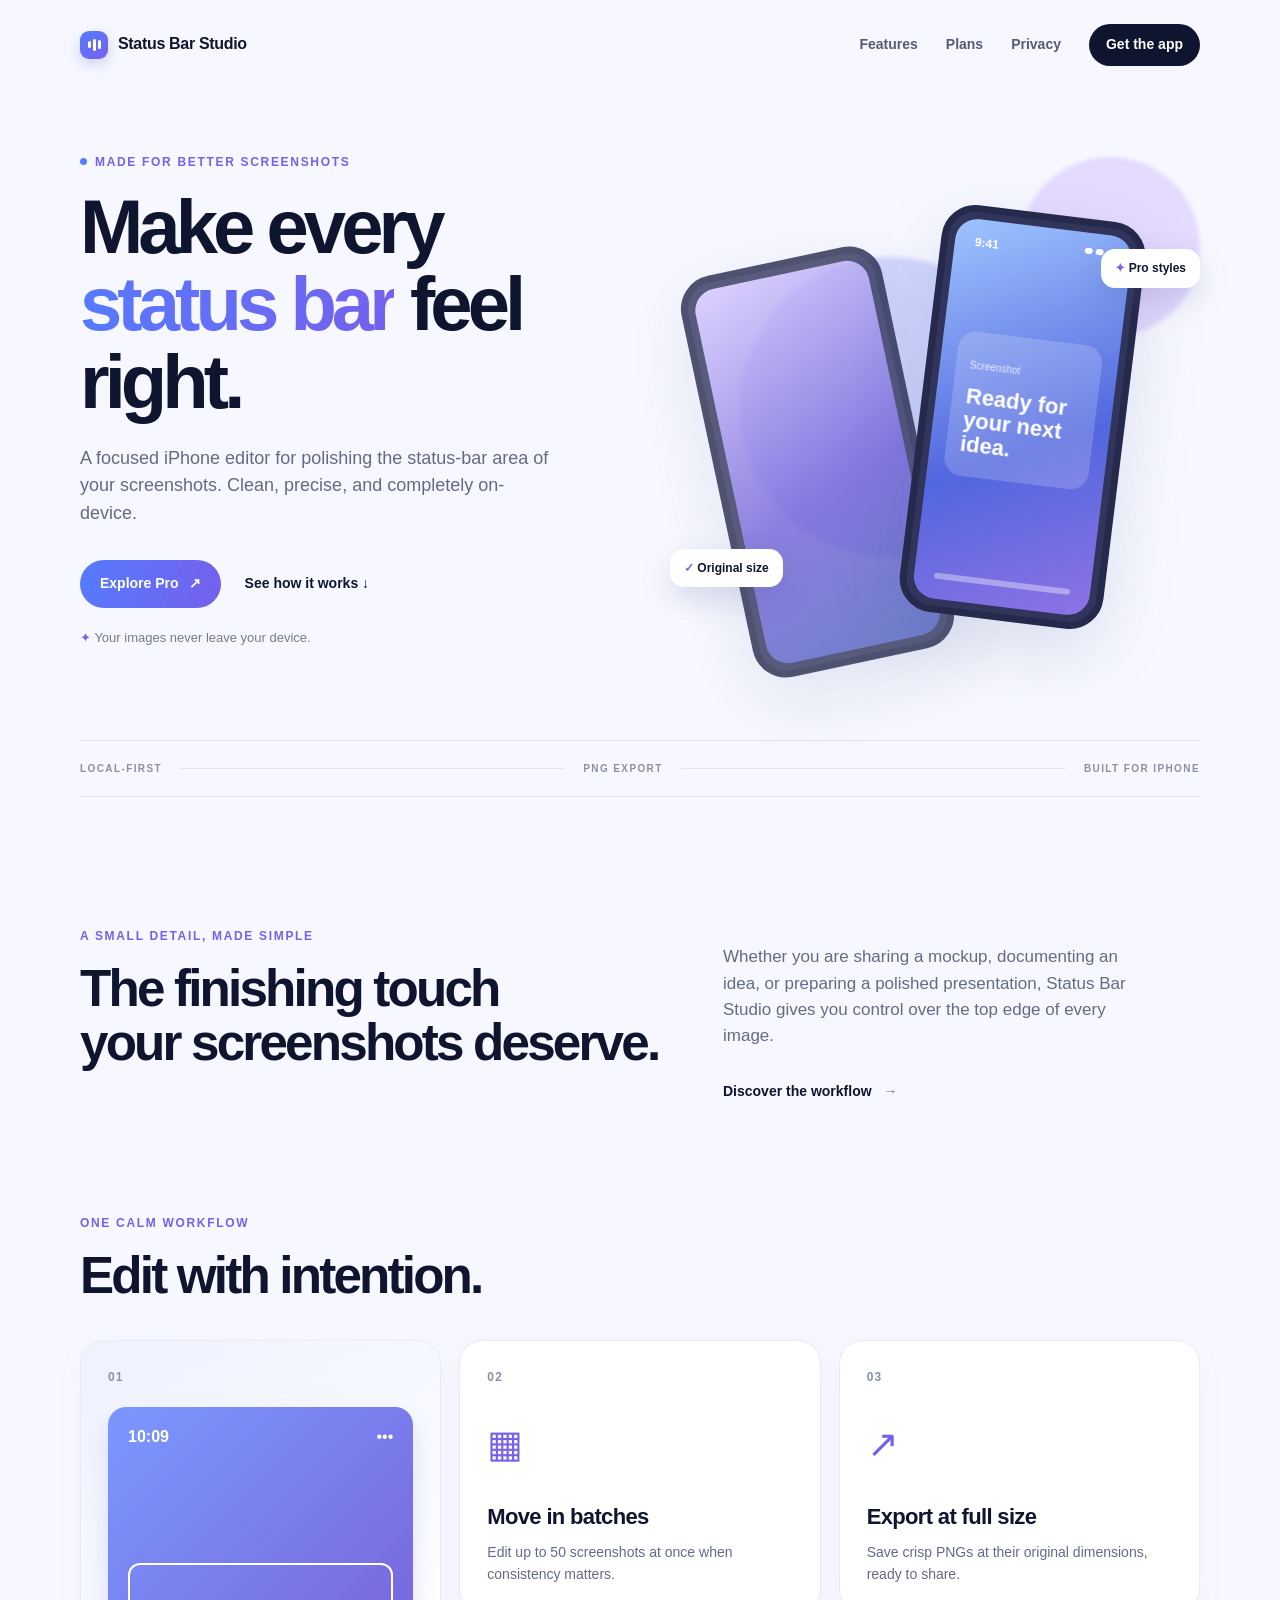
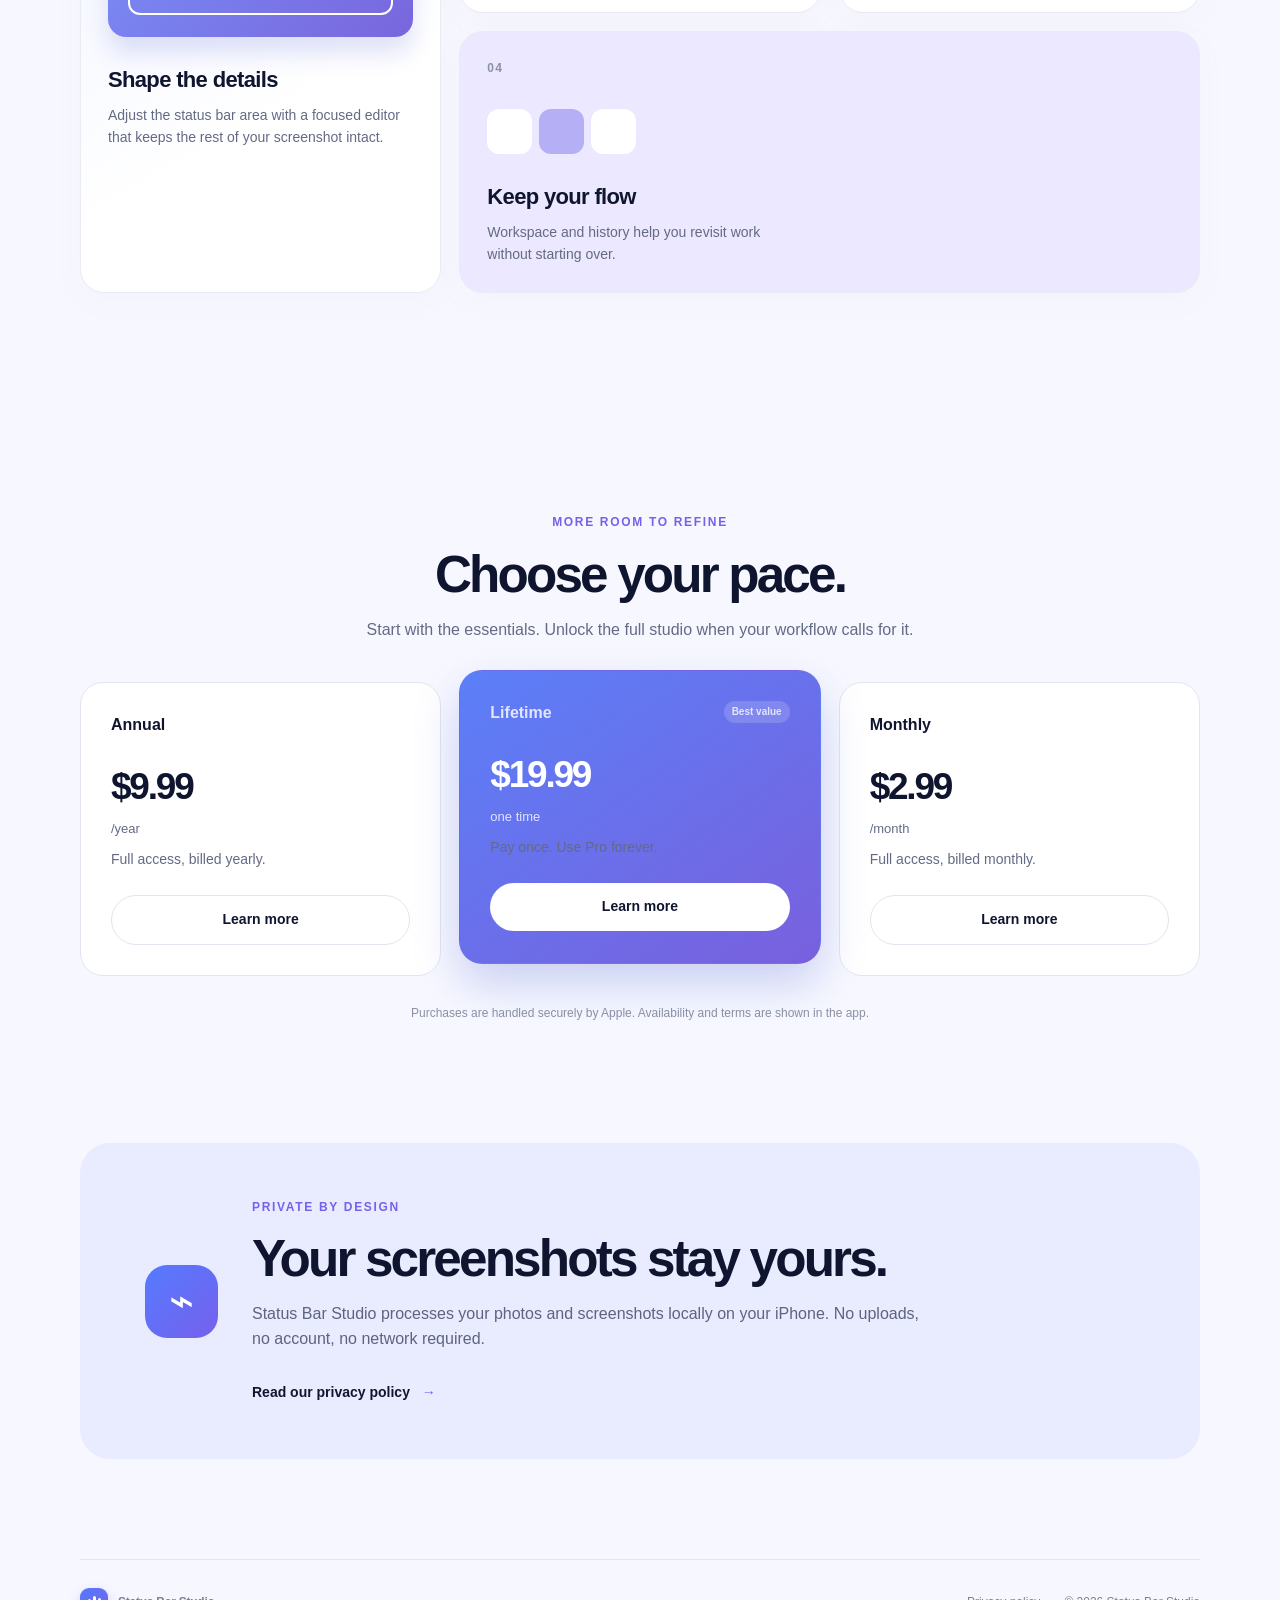
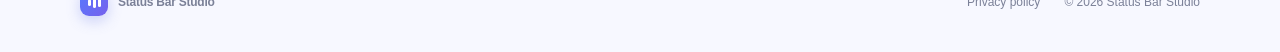
==== index.html @ 8bffb2fb "feat: add Status Bar Studio marketing site" ====
<!doctype html>
<html lang="en">
  <head>
    <meta charset="utf-8">
    <meta name="viewport" content="width=device-width, initial-scale=1">
    <meta name="description" content="Status Bar Studio is the private, on-device way to refine iPhone screenshots with a polished status bar.">
    <meta name="theme-color" content="#f7f8ff">
    <title>Status Bar Studio — Refine every screenshot</title>
    <link rel="stylesheet" href="styles.css">
    <script defer src="script.js"></script>
  </head>
  <body>
    <header class="site-header">
      <a class="brand" href="./" aria-label="Status Bar Studio home">
        <span class="brand-mark" aria-hidden="true"><span></span><span></span><span></span></span>
        <span>Status Bar Studio</span>
      </a>
      <button class="menu-toggle" type="button" aria-expanded="false" aria-controls="site-nav">Menu</button>
      <nav id="site-nav" class="site-nav" aria-label="Main navigation">
        <a href="#features">Features</a>
        <a href="#plans">Plans</a>
        <a href="#privacy">Privacy</a>
        <a class="nav-cta" href="#plans">Get the app</a>
      </nav>
    </header>

    <main>
      <section class="hero section-shell" aria-labelledby="hero-title">
        <div class="hero-copy">
          <p class="eyebrow"><span class="eyebrow-dot"></span>Made for better screenshots</p>
          <h1 id="hero-title">Make every<br><em>status bar</em> feel right.</h1>
          <p class="hero-lede">A focused iPhone editor for polishing the status-bar area of your screenshots. Clean, precise, and completely on-device.</p>
          <div class="hero-actions">
            <a class="button button-primary" href="#plans">Explore Pro <span aria-hidden="true">↗</span></a>
            <a class="text-link" href="#workflow">See how it works <span aria-hidden="true">↓</span></a>
          </div>
          <p class="hero-note"><span aria-hidden="true">✦</span> Your images never leave your device.</p>
        </div>
        <div class="hero-art" aria-label="A stylized preview of a screenshot with a refined status bar" role="img">
          <div class="glow glow-one"></div><div class="glow glow-two"></div>
          <div class="phone phone-back"><div class="phone-screen screen-purple"></div></div>
          <div class="phone phone-front">
            <div class="phone-screen screen-blue">
              <div class="status-time">9:41</div><div class="status-icons"><i></i><i></i><i></i></div>
              <div class="preview-card"><span>Screenshot</span><strong>Ready for<br>your next idea.</strong></div>
              <div class="preview-bottom"></div>
            </div>
          </div>
          <div class="floating-chip chip-top">✦ <span>Pro styles</span></div>
          <div class="floating-chip chip-bottom">✓ <span>Original size</span></div>
        </div>
      </section>

      <section class="trust-strip section-shell" aria-label="Product highlights">
        <span>LOCAL-FIRST</span><span class="strip-line"></span><span>PNG EXPORT</span><span class="strip-line"></span><span>BUILT FOR IPHONE</span>
      </section>

      <section id="features" class="intro section-shell" aria-labelledby="intro-title">
        <div><p class="eyebrow">A small detail, made simple</p><h2 id="intro-title">The finishing touch<br>your screenshots deserve.</h2></div>
        <div class="intro-copy"><p>Whether you are sharing a mockup, documenting an idea, or preparing a polished presentation, Status Bar Studio gives you control over the top edge of every image.</p><a class="arrow-link" href="#workflow">Discover the workflow <span aria-hidden="true">→</span></a></div>
      </section>

      <section id="workflow" class="feature-section section-shell" aria-labelledby="workflow-title">
        <div class="section-heading"><p class="eyebrow">One calm workflow</p><h2 id="workflow-title">Edit with intention.</h2></div>
        <div class="feature-grid">
          <article class="feature-card feature-card-large"><div class="card-number">01</div><div class="mini-editor"><span class="mini-time">10:09</span><span class="mini-wifi">•••</span><div class="edit-handle"></div></div><h3>Shape the details</h3><p>Adjust the status bar area with a focused editor that keeps the rest of your screenshot intact.</p></article>
          <article class="feature-card"><div class="card-number">02</div><div class="card-icon">▦</div><h3>Move in batches</h3><p>Edit up to 50 screenshots at once when consistency matters.</p></article>
          <article class="feature-card"><div class="card-number">03</div><div class="card-icon">↗</div><h3>Export at full size</h3><p>Save crisp PNGs at their original dimensions, ready to share.</p></article>
          <article class="feature-card feature-card-wide"><div class="card-number">04</div><div class="history-dots"><span></span><span></span><span></span></div><h3>Keep your flow</h3><p>Workspace and history help you revisit work without starting over.</p></article>
        </div>
      </section>

      <section id="plans" class="plans-section section-shell" aria-labelledby="plans-title">
        <div class="section-heading centered"><p class="eyebrow">More room to refine</p><h2 id="plans-title">Choose your pace.</h2><p>Start with the essentials. Unlock the full studio when your workflow calls for it.</p></div>
        <div class="plan-grid">
          <article class="plan-card"><p class="plan-label">Annual</p><h3>$9.99<span>/year</span></h3><p>Full access, billed yearly.</p><a class="button button-light" href="#privacy">Learn more</a></article>
          <article class="plan-card plan-card-featured"><p class="plan-label">Lifetime <span class="popular">Best value</span></p><h3>$19.99<span>one time</span></h3><p>Pay once. Use Pro forever.</p><a class="button button-white" href="#privacy">Learn more</a></article>
          <article class="plan-card"><p class="plan-label">Monthly</p><h3>$2.99<span>/month</span></h3><p>Full access, billed monthly.</p><a class="button button-light" href="#privacy">Learn more</a></article>
        </div>
        <p class="pricing-note">Purchases are handled securely by Apple. Availability and terms are shown in the app.</p>
      </section>

      <section id="privacy" class="privacy-callout section-shell" aria-labelledby="privacy-title"><div class="privacy-symbol" aria-hidden="true">⌁</div><div><p class="eyebrow">Private by design</p><h2 id="privacy-title">Your screenshots stay yours.</h2><p>Status Bar Studio processes your photos and screenshots locally on your iPhone. No uploads, no account, no network required.</p><a class="arrow-link" href="privacy/">Read our privacy policy <span aria-hidden="true">→</span></a></div></section>
    </main>

    <footer class="site-footer section-shell"><a class="brand" href="./"><span class="brand-mark" aria-hidden="true"><span></span><span></span><span></span></span><span>Status Bar Studio</span></a><div class="footer-links"><a href="privacy/">Privacy policy</a><span>© <span id="year">2026</span> Status Bar Studio</span></div></footer>
  </body>
</html>
---- styles.css ----
:root{--ink:#10152f;--muted:#646a84;--line:#e2e5f0;--blue:#557bff;--purple:#7660ec;--soft:#f7f8ff;--white:#fff;--shadow:0 24px 70px rgba(63,72,142,.15)}*{box-sizing:border-box}html{scroll-behavior:smooth}body{margin:0;color:var(--ink);background:var(--soft);font-family:-apple-system,BlinkMacSystemFont,"Segoe UI",sans-serif;line-height:1.55}a{color:inherit;text-decoration:none}a:focus-visible,button:focus-visible{outline:3px solid #1c8fff;outline-offset:4px}.section-shell,.site-header{width:min(1120px,calc(100% - 40px));margin-inline:auto}.site-header{display:flex;align-items:center;justify-content:space-between;padding:24px 0}.brand{display:inline-flex;align-items:center;gap:10px;font-weight:750;letter-spacing:-.02em}.brand-mark{width:28px;height:28px;border-radius:9px;background:linear-gradient(135deg,var(--blue),var(--purple));display:inline-flex;align-items:center;justify-content:center;gap:2px;box-shadow:0 5px 14px #6877e64d}.brand-mark span{width:3px;border-radius:3px;background:#fff}.brand-mark span:nth-child(1){height:7px}.brand-mark span:nth-child(2){height:12px}.brand-mark span:nth-child(3){height:9px}.site-nav{display:flex;gap:28px;align-items:center;font-size:14px;font-weight:600;color:#555b76}.site-nav a:hover,.footer-links a:hover,.text-link:hover,.arrow-link:hover{color:var(--purple)}.nav-cta{color:var(--white)!important;background:var(--ink);border-radius:999px;padding:10px 17px}.menu-toggle{display:none;border:0;background:none;color:var(--ink);font:inherit;font-weight:650}.hero{min-height:650px;display:grid;grid-template-columns:1fr 1fr;align-items:center;gap:40px;padding-top:40px;padding-bottom:55px}.eyebrow{margin:0 0 16px;color:var(--purple);font-size:12px;letter-spacing:.14em;font-weight:800;text-transform:uppercase}.eyebrow-dot{display:inline-block;width:7px;height:7px;border-radius:50%;background:var(--blue);margin-right:8px;vertical-align:1px}.hero h1{font-size:clamp(48px,6vw,76px);line-height:1.02;letter-spacing:-.065em;margin:0 0 24px}.hero h1 em{font-style:normal;background:linear-gradient(110deg,var(--blue),var(--purple));background-clip:text;-webkit-background-clip:text;color:transparent}.hero-lede{max-width:475px;color:var(--muted);font-size:18px}.hero-actions{display:flex;align-items:center;gap:24px;margin:32px 0 20px}.button{display:inline-flex;align-items:center;justify-content:center;gap:10px;border-radius:999px;padding:13px 20px;font-weight:750;font-size:14px;transition:transform .2s,box-shadow .2s}.button:hover{transform:translateY(-2px);box-shadow:0 10px 24px #4c60bb33}.button-primary{color:#fff;background:linear-gradient(110deg,var(--blue),var(--purple))}.text-link,.arrow-link{font-weight:750;font-size:14px}.hero-note{font-size:13px;color:#747a91}.hero-note span{color:var(--purple)}.hero-art{height:500px;position:relative}.glow{position:absolute;border-radius:50%;filter:blur(2px)}.glow-one{width:300px;height:300px;background:#b7c4ff99;top:100px;left:80px}.glow-two{width:180px;height:180px;background:#d9c7ff99;right:0;top:0}.phone{position:absolute;width:205px;height:410px;border:7px solid #25294c;border-radius:34px;padding:7px;background:#31355b;box-shadow:var(--shadow)}.phone-front{right:75px;top:55px;transform:rotate(7deg);z-index:2}.phone-back{left:55px;top:100px;transform:rotate(-12deg);opacity:.8}.phone-screen{height:100%;border-radius:22px;position:relative;overflow:hidden;padding:18px 14px;color:#fff}.screen-blue{background:linear-gradient(155deg,#9fc4ff,#5267de 58%,#8e72e5)}.screen-purple{background:linear-gradient(155deg,#d6c8ff,#7061d7 58%,#4d62bd)}.status-time{font-size:12px;font-weight:700;position:absolute;top:14px;left:20px}.status-icons{position:absolute;top:15px;right:17px;display:flex;gap:3px}.status-icons i{display:block;width:8px;height:6px;border-radius:3px;background:#fff}.preview-card{position:absolute;top:112px;left:16px;right:16px;padding:20px 14px;border-radius:18px;background:#ffffff2e;backdrop-filter:blur(6px)}.preview-card span{font-size:10px;opacity:.8}.preview-card strong{display:block;margin-top:8px;font-size:22px;line-height:1.1}.preview-bottom{position:absolute;bottom:20px;left:20px;right:20px;height:6px;background:#ffffff5e;border-radius:6px}.floating-chip{position:absolute;z-index:3;background:#fff;padding:10px 14px;border-radius:14px;box-shadow:0 12px 30px #4853932e;font-size:12px;font-weight:750;color:var(--ink)}.floating-chip:first-letter{color:var(--purple)}.chip-top{right:0;top:92px}.chip-bottom{left:10px;bottom:70px}.trust-strip{border-top:1px solid var(--line);border-bottom:1px solid var(--line);padding:20px 0;display:flex;align-items:center;gap:18px;color:#8a8fa3;font-size:10px;letter-spacing:.14em;font-weight:800}.strip-line{height:1px;background:var(--line);flex:1}.intro{display:grid;grid-template-columns:1.1fr .9fr;gap:60px;padding-top:130px;padding-bottom:110px}.intro h2,.section-heading h2,.privacy-callout h2{font-size:clamp(34px,4vw,52px);letter-spacing:-.055em;line-height:1.05;margin:0}.intro-copy{align-self:end;color:var(--muted);font-size:17px;max-width:410px}.arrow-link{display:inline-block;color:var(--ink);margin-top:14px}.arrow-link span{color:var(--purple);margin-left:8px}.feature-section{padding-bottom:125px}.section-heading{margin-bottom:38px}.feature-grid{display:grid;grid-template-columns:repeat(3,1fr);gap:18px}.feature-card{background:var(--white);border:1px solid #eaebf3;border-radius:24px;padding:27px;min-height:250px;box-shadow:0 8px 30px #6a71a00b}.feature-card-large{grid-row:span 2;min-height:518px;background:linear-gradient(150deg,#eef2ff,#fff 65%)}.feature-card-wide{grid-column:span 2;min-height:250px;background:#ebe8ff}.card-number{color:#8b91a6;font-size:12px;font-weight:800;letter-spacing:.1em}.feature-card h3{font-size:22px;letter-spacing:-.03em;margin:26px 0 8px}.feature-card p{color:var(--muted);font-size:14px;margin:0;max-width:300px}.mini-editor{height:230px;margin-top:20px;border-radius:18px;background:linear-gradient(135deg,#7a98ff,#7966dc);position:relative;color:#fff;box-shadow:0 16px 25px #5d6fd633}.mini-time{position:absolute;top:18px;left:20px;font-weight:750}.mini-wifi{position:absolute;right:20px;top:18px}.edit-handle{position:absolute;bottom:22px;left:20px;right:20px;height:52px;border:2px solid #fff;border-radius:12px}.card-icon{font-size:38px;color:var(--purple);margin-top:28px}.history-dots{display:flex;gap:7px;margin-top:31px}.history-dots span{display:block;width:45px;height:45px;border-radius:12px;background:#fff}.history-dots span:nth-child(2){background:#b5aff5}.plans-section{padding:95px 0 120px}.centered{text-align:center}.centered>p:last-child{color:var(--muted);margin:16px auto 40px}.plan-grid{display:grid;grid-template-columns:repeat(3,1fr);gap:18px}.plan-card{background:#fff;border:1px solid var(--line);border-radius:23px;padding:30px}.plan-card-featured{color:#fff;background:linear-gradient(145deg,#5b7ff8,#7960dd);border-color:transparent;transform:translateY(-12px);box-shadow:0 20px 45px #6475d44d}.plan-label{font-weight:800;margin:0 0 20px}.popular{float:right;background:#ffffff29;border-radius:99px;padding:3px 8px;font-size:10px}.plan-card h3{font-size:37px;letter-spacing:-.06em;margin:0}.plan-card h3 span{display:block;color:var(--muted);font-size:13px;letter-spacing:0;font-weight:500;margin-top:3px}.plan-card-featured h3 span,.plan-card-featured p{color:#e3e5ff}.plan-card>p:not(.plan-label){color:var(--muted);font-size:14px;margin:10px 0 25px}.button-light{border:1px solid var(--line);width:100%}.button-white{background:#fff;color:var(--ink);width:100%}.pricing-note{text-align:center;color:#8b90a4;font-size:12px;margin:28px 0 0}.privacy-callout{display:flex;align-items:center;gap:34px;padding:55px 65px;margin-bottom:100px;background:#e9ecff;border-radius:30px}.privacy-symbol{display:grid;place-items:center;width:73px;height:73px;border-radius:22px;color:#fff;background:linear-gradient(135deg,var(--blue),var(--purple));font-size:42px}.privacy-callout p:not(.eyebrow){color:#5d6380;max-width:670px}.site-footer{border-top:1px solid var(--line);padding:28px 0 36px;display:flex;justify-content:space-between;align-items:center;font-size:12px;color:#7b8198}.footer-links{display:flex;gap:24px}.legal-page{max-width:780px;padding:90px 0 110px}.legal-page h1{font-size:clamp(48px,8vw,72px);letter-spacing:-.07em;line-height:1.05;margin:0 0 12px}.legal-updated{color:var(--muted);font-size:14px}.legal-intro{font-size:21px;line-height:1.5;padding:30px 0 12px}.legal-content{border-top:1px solid var(--line);margin-top:32px;padding-top:26px}.legal-content h2{font-size:22px;letter-spacing:-.03em;margin:34px 0 7px}.legal-content p{color:var(--muted);margin:0}.back-link{display:inline-block;margin-top:48px;font-weight:750;font-size:14px}@media(max-width:760px){.section-shell,.site-header{width:min(100% - 32px,560px)}.site-header{padding:18px 0}.menu-toggle{display:block}.site-nav{display:none;position:absolute;top:68px;left:16px;right:16px;z-index:10;flex-direction:column;align-items:stretch;gap:0;padding:10px;background:#fff;border:1px solid var(--line);border-radius:18px;box-shadow:var(--shadow)}.site-nav.is-open{display:flex}.site-nav a{padding:12px 14px}.hero{display:block;padding-top:58px;min-height:0}.hero h1{font-size:52px}.hero-art{height:420px;margin-top:25px;transform:scale(.86);transform-origin:top center}.phone-front{right:42px}.phone-back{left:20px}.chip-top{right:5px}.chip-bottom{left:0}.trust-strip{gap:8px;justify-content:space-between;font-size:8px}.strip-line{display:none}.intro{display:block;padding-top:90px;padding-bottom:80px}.intro-copy{margin-top:26px}.feature-grid,.plan-grid{grid-template-columns:1fr}.feature-card-large{grid-row:auto;min-height:440px}.feature-card-wide{grid-column:auto}.plans-section{padding-top:70px}.plan-card-featured{transform:none}.privacy-callout{display:block;padding:32px;margin-bottom:70px}.privacy-symbol{margin-bottom:24px}.site-footer{display:block}.footer-links{margin-top:18px;flex-wrap:wrap}.legal-page{padding-top:65px}.legal-intro{font-size:18px}}
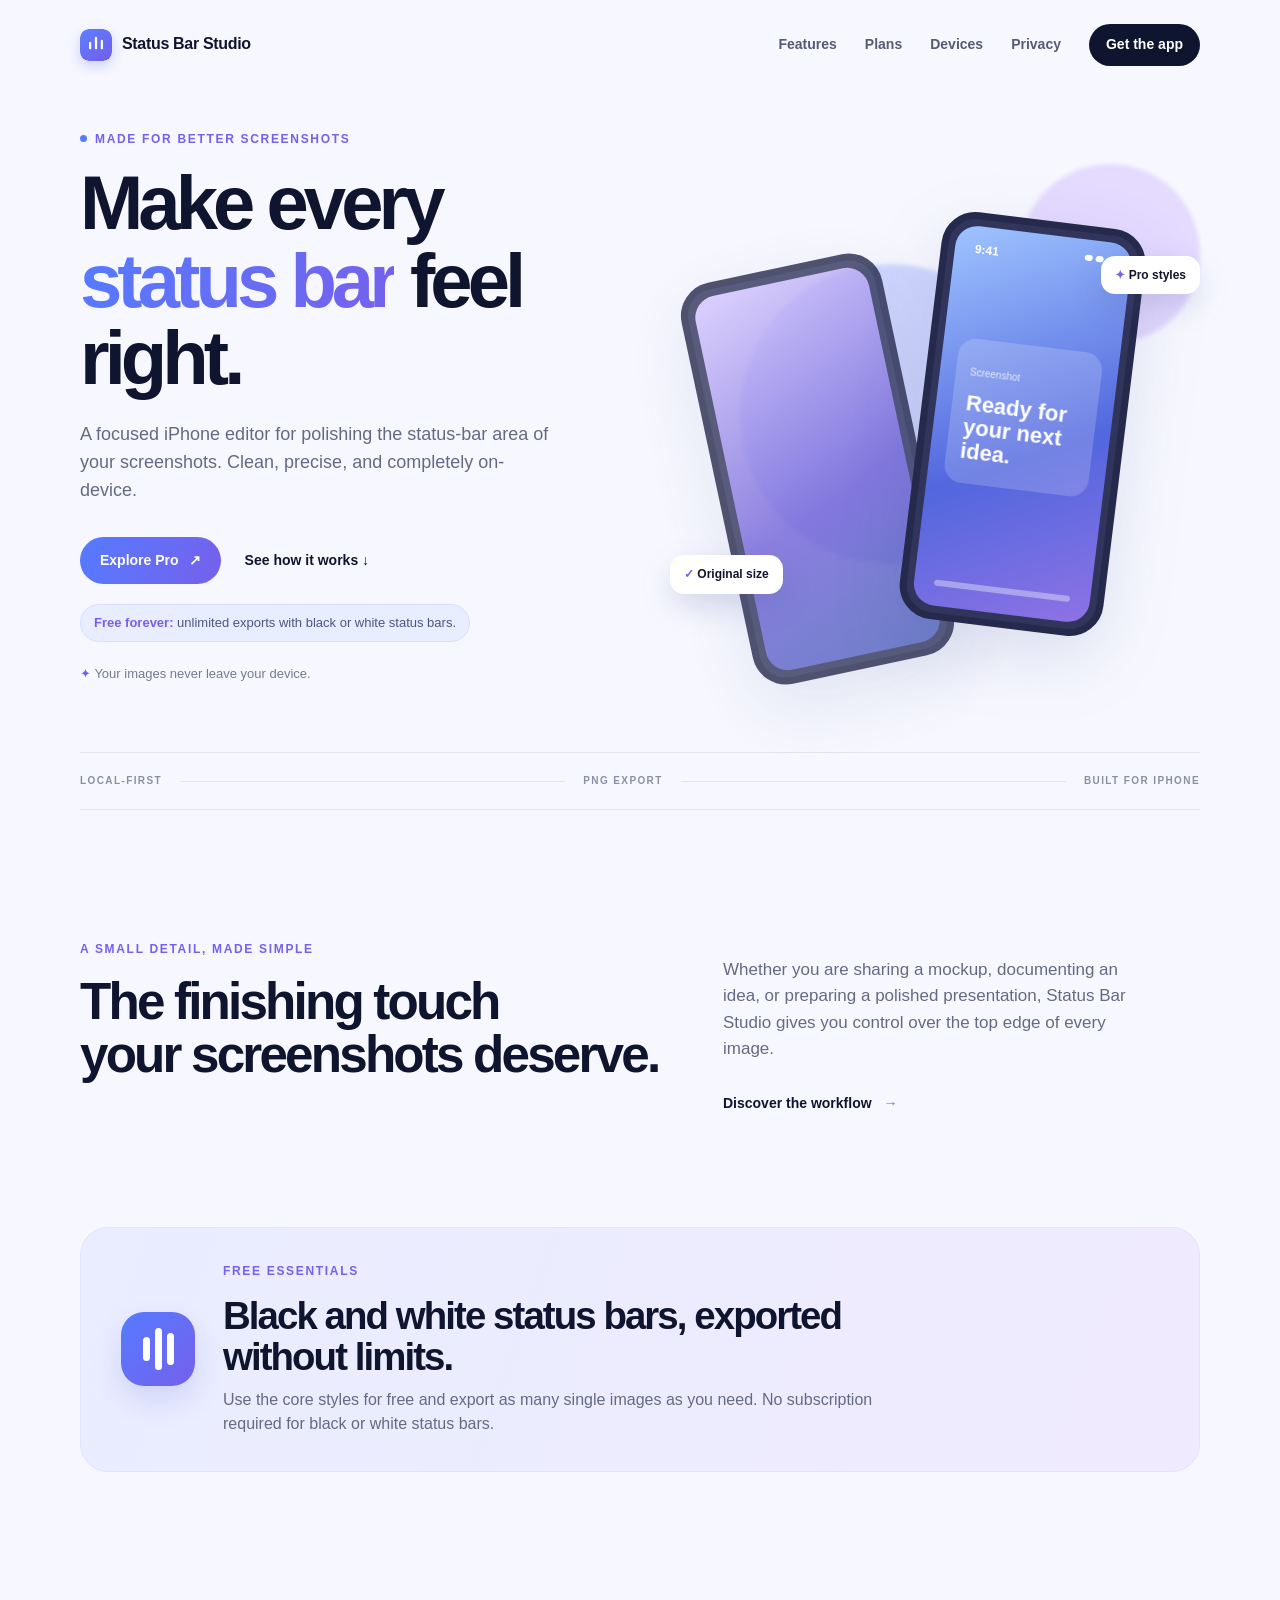
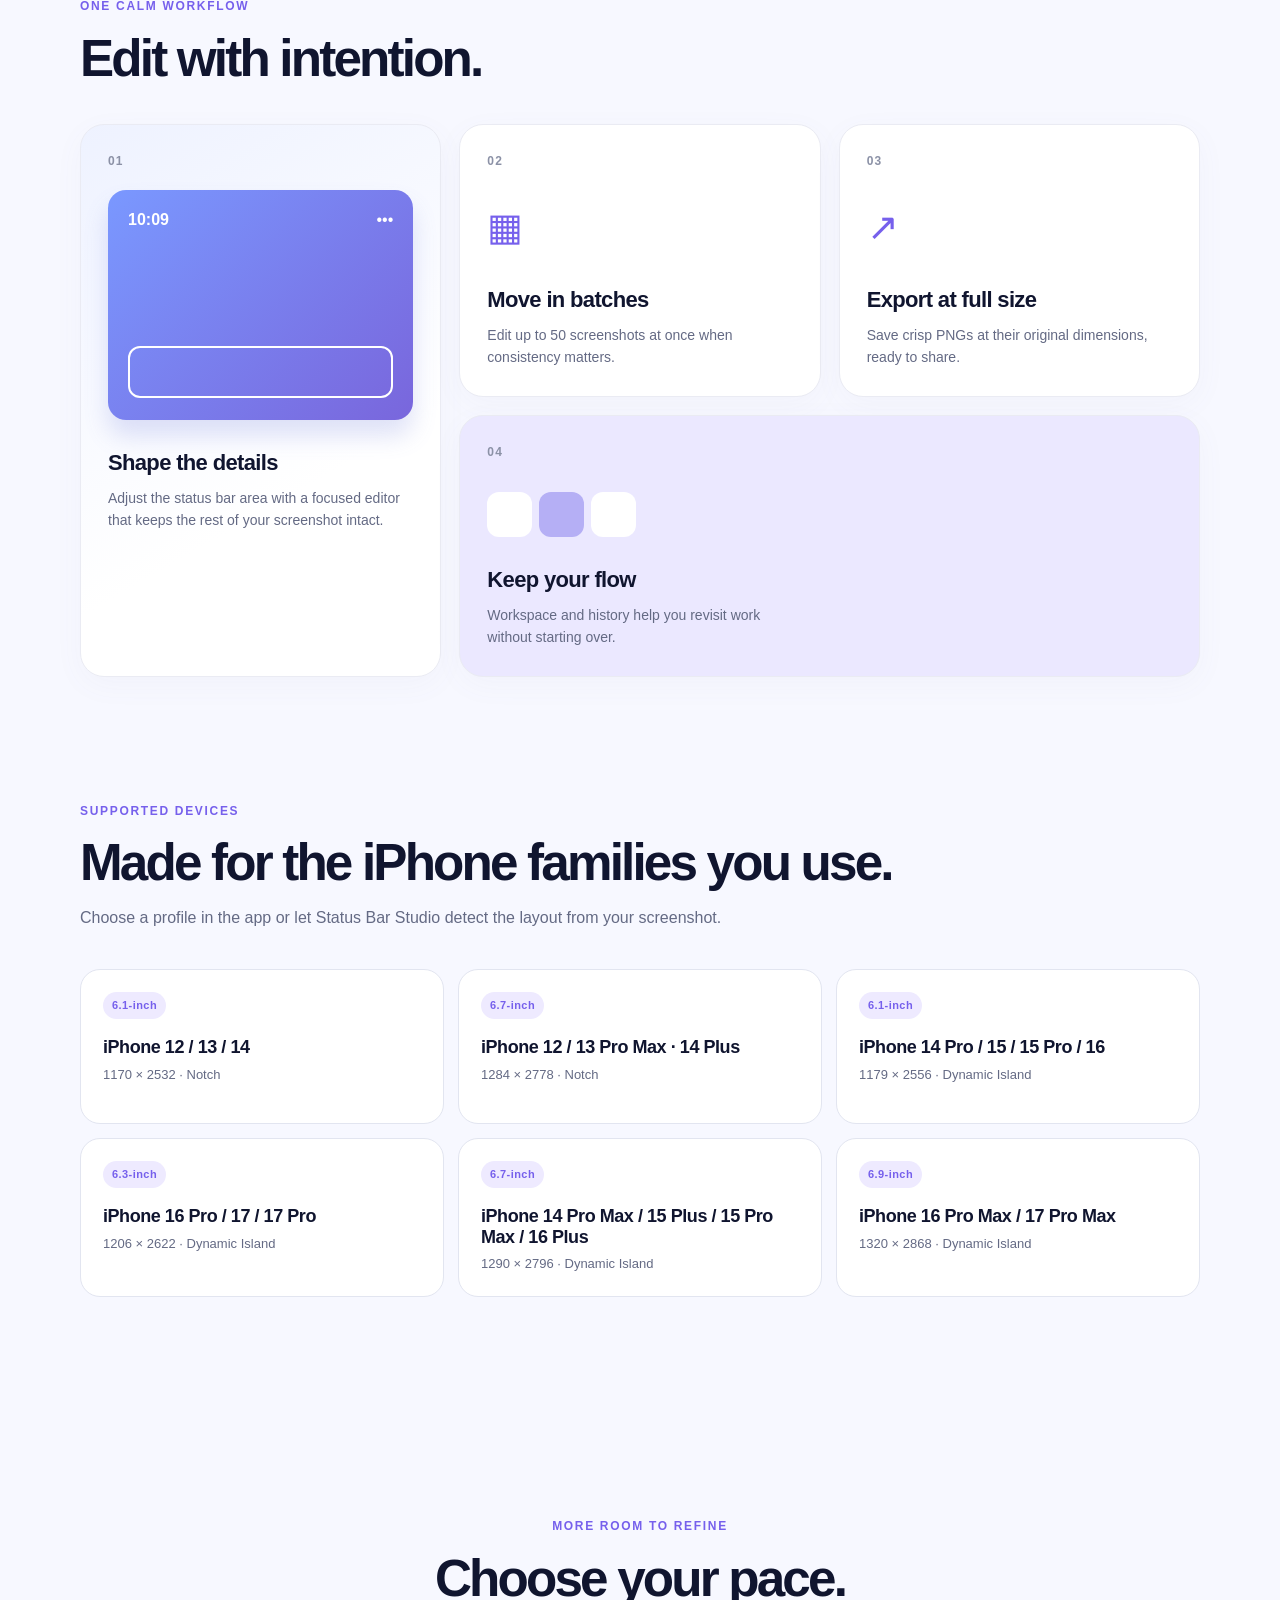
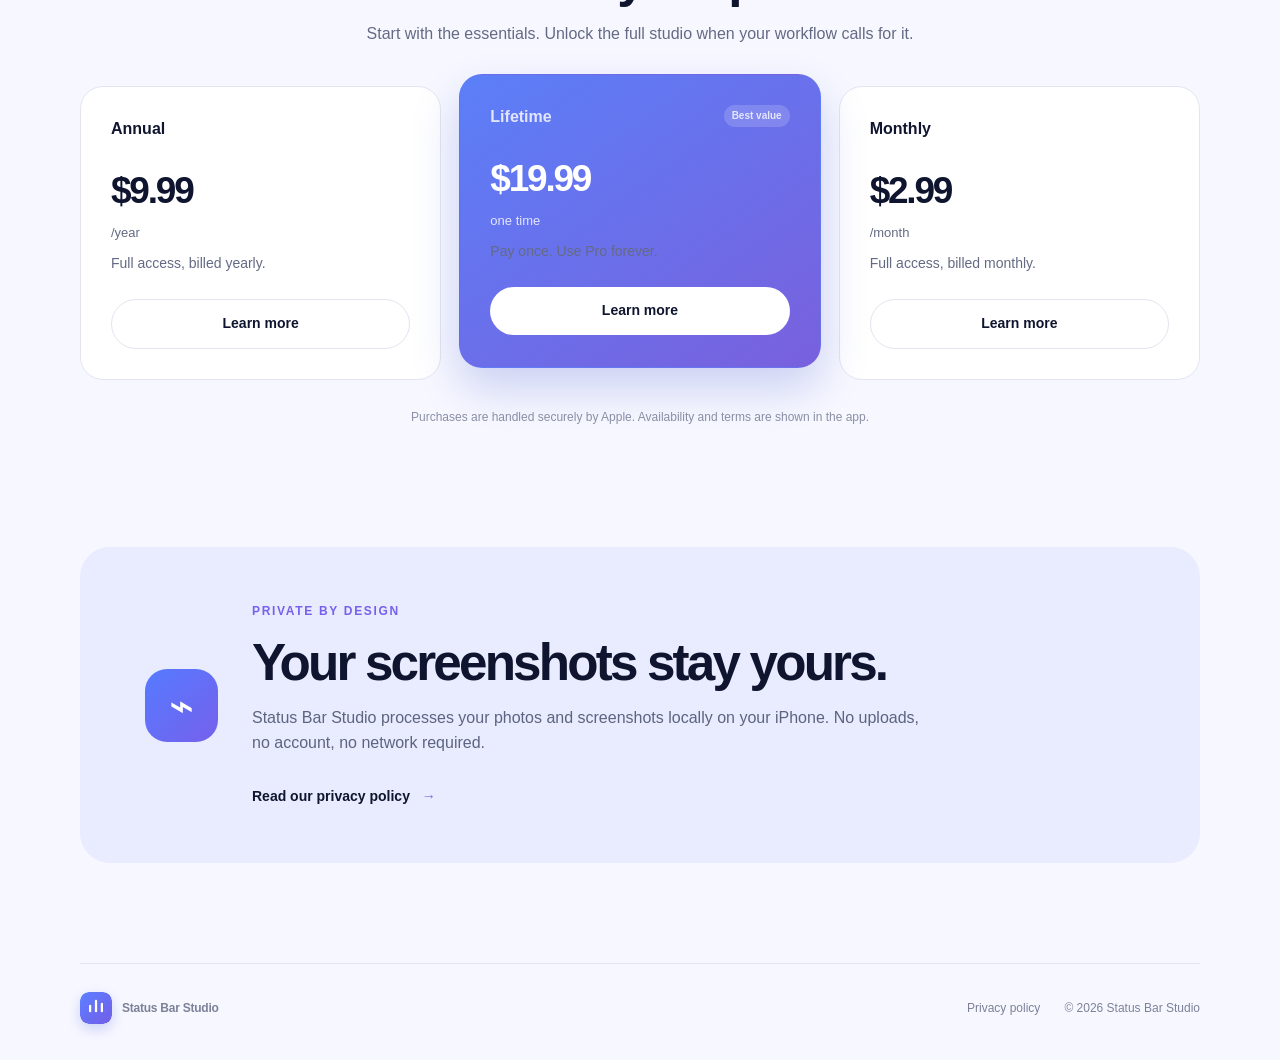
==== commit 90dc412c: "feat: refresh website branding and device support" ====
--- a/index.html
+++ b/index.html
@@ -12,13 +12,14 @@
   <body>
     <header class="site-header">
       <a class="brand" href="./" aria-label="Status Bar Studio home">
-        <span class="brand-mark" aria-hidden="true"><span></span><span></span><span></span></span>
+        <img class="brand-icon" src="assets/app-icon.svg" alt="">
         <span>Status Bar Studio</span>
       </a>
       <button class="menu-toggle" type="button" aria-expanded="false" aria-controls="site-nav">Menu</button>
       <nav id="site-nav" class="site-nav" aria-label="Main navigation">
         <a href="#features">Features</a>
         <a href="#plans">Plans</a>
+        <a href="#devices">Devices</a>
         <a href="#privacy">Privacy</a>
         <a class="nav-cta" href="#plans">Get the app</a>
       </nav>
@@ -34,6 +35,7 @@
             <a class="button button-primary" href="#plans">Explore Pro <span aria-hidden="true">↗</span></a>
             <a class="text-link" href="#workflow">See how it works <span aria-hidden="true">↓</span></a>
           </div>
+          <p class="hero-free"><strong>Free forever:</strong> unlimited exports with black or white status bars.</p>
           <p class="hero-note"><span aria-hidden="true">✦</span> Your images never leave your device.</p>
         </div>
         <div class="hero-art" aria-label="A stylized preview of a screenshot with a refined status bar" role="img">
@@ -60,6 +62,11 @@
         <div class="intro-copy"><p>Whether you are sharing a mockup, documenting an idea, or preparing a polished presentation, Status Bar Studio gives you control over the top edge of every image.</p><a class="arrow-link" href="#workflow">Discover the workflow <span aria-hidden="true">→</span></a></div>
       </section>
 
+      <section class="free-export section-shell" aria-labelledby="free-export-title">
+        <div class="free-export-icon" aria-hidden="true"><span></span><span></span><span></span></div>
+        <div><p class="eyebrow">Free essentials</p><h2 id="free-export-title">Black and white status bars, exported without limits.</h2><p>Use the core styles for free and export as many single images as you need. No subscription required for black or white status bars.</p></div>
+      </section>
+
       <section id="workflow" class="feature-section section-shell" aria-labelledby="workflow-title">
         <div class="section-heading"><p class="eyebrow">One calm workflow</p><h2 id="workflow-title">Edit with intention.</h2></div>
         <div class="feature-grid">
@@ -67,6 +74,18 @@
           <article class="feature-card"><div class="card-number">02</div><div class="card-icon">▦</div><h3>Move in batches</h3><p>Edit up to 50 screenshots at once when consistency matters.</p></article>
           <article class="feature-card"><div class="card-number">03</div><div class="card-icon">↗</div><h3>Export at full size</h3><p>Save crisp PNGs at their original dimensions, ready to share.</p></article>
           <article class="feature-card feature-card-wide"><div class="card-number">04</div><div class="history-dots"><span></span><span></span><span></span></div><h3>Keep your flow</h3><p>Workspace and history help you revisit work without starting over.</p></article>
+        </div>
+      </section>
+
+      <section id="devices" class="devices-section section-shell" aria-labelledby="devices-title">
+        <div class="section-heading"><p class="eyebrow">Supported devices</p><h2 id="devices-title">Made for the iPhone families you use.</h2><p>Choose a profile in the app or let Status Bar Studio detect the layout from your screenshot.</p></div>
+        <div class="device-grid">
+          <article class="device-card"><span class="device-size">6.1-inch</span><h3>iPhone 12 / 13 / 14</h3><p>1170 × 2532 · Notch</p></article>
+          <article class="device-card"><span class="device-size">6.7-inch</span><h3>iPhone 12 / 13 Pro Max · 14 Plus</h3><p>1284 × 2778 · Notch</p></article>
+          <article class="device-card"><span class="device-size">6.1-inch</span><h3>iPhone 14 Pro / 15 / 15 Pro / 16</h3><p>1179 × 2556 · Dynamic Island</p></article>
+          <article class="device-card"><span class="device-size">6.3-inch</span><h3>iPhone 16 Pro / 17 / 17 Pro</h3><p>1206 × 2622 · Dynamic Island</p></article>
+          <article class="device-card"><span class="device-size">6.7-inch</span><h3>iPhone 14 Pro Max / 15 Plus / 15 Pro Max / 16 Plus</h3><p>1290 × 2796 · Dynamic Island</p></article>
+          <article class="device-card"><span class="device-size">6.9-inch</span><h3>iPhone 16 Pro Max / 17 Pro Max</h3><p>1320 × 2868 · Dynamic Island</p></article>
         </div>
       </section>
 
@@ -83,6 +102,6 @@
       <section id="privacy" class="privacy-callout section-shell" aria-labelledby="privacy-title"><div class="privacy-symbol" aria-hidden="true">⌁</div><div><p class="eyebrow">Private by design</p><h2 id="privacy-title">Your screenshots stay yours.</h2><p>Status Bar Studio processes your photos and screenshots locally on your iPhone. No uploads, no account, no network required.</p><a class="arrow-link" href="privacy/">Read our privacy policy <span aria-hidden="true">→</span></a></div></section>
     </main>
 
-    <footer class="site-footer section-shell"><a class="brand" href="./"><span class="brand-mark" aria-hidden="true"><span></span><span></span><span></span></span><span>Status Bar Studio</span></a><div class="footer-links"><a href="privacy/">Privacy policy</a><span>© <span id="year">2026</span> Status Bar Studio</span></div></footer>
+    <footer class="site-footer section-shell"><a class="brand" href="./"><img class="brand-icon" src="assets/app-icon.svg" alt=""><span>Status Bar Studio</span></a><div class="footer-links"><a href="privacy/">Privacy policy</a><span>© <span id="year">2026</span> Status Bar Studio</span></div></footer>
   </body>
 </html>
--- a/styles.css
+++ b/styles.css
@@ -1 +1,3 @@
 :root{--ink:#10152f;--muted:#646a84;--line:#e2e5f0;--blue:#557bff;--purple:#7660ec;--soft:#f7f8ff;--white:#fff;--shadow:0 24px 70px rgba(63,72,142,.15)}*{box-sizing:border-box}html{scroll-behavior:smooth}body{margin:0;color:var(--ink);background:var(--soft);font-family:-apple-system,BlinkMacSystemFont,"Segoe UI",sans-serif;line-height:1.55}a{color:inherit;text-decoration:none}a:focus-visible,button:focus-visible{outline:3px solid #1c8fff;outline-offset:4px}.section-shell,.site-header{width:min(1120px,calc(100% - 40px));margin-inline:auto}.site-header{display:flex;align-items:center;justify-content:space-between;padding:24px 0}.brand{display:inline-flex;align-items:center;gap:10px;font-weight:750;letter-spacing:-.02em}.brand-mark{width:28px;height:28px;border-radius:9px;background:linear-gradient(135deg,var(--blue),var(--purple));display:inline-flex;align-items:center;justify-content:center;gap:2px;box-shadow:0 5px 14px #6877e64d}.brand-mark span{width:3px;border-radius:3px;background:#fff}.brand-mark span:nth-child(1){height:7px}.brand-mark span:nth-child(2){height:12px}.brand-mark span:nth-child(3){height:9px}.site-nav{display:flex;gap:28px;align-items:center;font-size:14px;font-weight:600;color:#555b76}.site-nav a:hover,.footer-links a:hover,.text-link:hover,.arrow-link:hover{color:var(--purple)}.nav-cta{color:var(--white)!important;background:var(--ink);border-radius:999px;padding:10px 17px}.menu-toggle{display:none;border:0;background:none;color:var(--ink);font:inherit;font-weight:650}.hero{min-height:650px;display:grid;grid-template-columns:1fr 1fr;align-items:center;gap:40px;padding-top:40px;padding-bottom:55px}.eyebrow{margin:0 0 16px;color:var(--purple);font-size:12px;letter-spacing:.14em;font-weight:800;text-transform:uppercase}.eyebrow-dot{display:inline-block;width:7px;height:7px;border-radius:50%;background:var(--blue);margin-right:8px;vertical-align:1px}.hero h1{font-size:clamp(48px,6vw,76px);line-height:1.02;letter-spacing:-.065em;margin:0 0 24px}.hero h1 em{font-style:normal;background:linear-gradient(110deg,var(--blue),var(--purple));background-clip:text;-webkit-background-clip:text;color:transparent}.hero-lede{max-width:475px;color:var(--muted);font-size:18px}.hero-actions{display:flex;align-items:center;gap:24px;margin:32px 0 20px}.button{display:inline-flex;align-items:center;justify-content:center;gap:10px;border-radius:999px;padding:13px 20px;font-weight:750;font-size:14px;transition:transform .2s,box-shadow .2s}.button:hover{transform:translateY(-2px);box-shadow:0 10px 24px #4c60bb33}.button-primary{color:#fff;background:linear-gradient(110deg,var(--blue),var(--purple))}.text-link,.arrow-link{font-weight:750;font-size:14px}.hero-note{font-size:13px;color:#747a91}.hero-note span{color:var(--purple)}.hero-art{height:500px;position:relative}.glow{position:absolute;border-radius:50%;filter:blur(2px)}.glow-one{width:300px;height:300px;background:#b7c4ff99;top:100px;left:80px}.glow-two{width:180px;height:180px;background:#d9c7ff99;right:0;top:0}.phone{position:absolute;width:205px;height:410px;border:7px solid #25294c;border-radius:34px;padding:7px;background:#31355b;box-shadow:var(--shadow)}.phone-front{right:75px;top:55px;transform:rotate(7deg);z-index:2}.phone-back{left:55px;top:100px;transform:rotate(-12deg);opacity:.8}.phone-screen{height:100%;border-radius:22px;position:relative;overflow:hidden;padding:18px 14px;color:#fff}.screen-blue{background:linear-gradient(155deg,#9fc4ff,#5267de 58%,#8e72e5)}.screen-purple{background:linear-gradient(155deg,#d6c8ff,#7061d7 58%,#4d62bd)}.status-time{font-size:12px;font-weight:700;position:absolute;top:14px;left:20px}.status-icons{position:absolute;top:15px;right:17px;display:flex;gap:3px}.status-icons i{display:block;width:8px;height:6px;border-radius:3px;background:#fff}.preview-card{position:absolute;top:112px;left:16px;right:16px;padding:20px 14px;border-radius:18px;background:#ffffff2e;backdrop-filter:blur(6px)}.preview-card span{font-size:10px;opacity:.8}.preview-card strong{display:block;margin-top:8px;font-size:22px;line-height:1.1}.preview-bottom{position:absolute;bottom:20px;left:20px;right:20px;height:6px;background:#ffffff5e;border-radius:6px}.floating-chip{position:absolute;z-index:3;background:#fff;padding:10px 14px;border-radius:14px;box-shadow:0 12px 30px #4853932e;font-size:12px;font-weight:750;color:var(--ink)}.floating-chip:first-letter{color:var(--purple)}.chip-top{right:0;top:92px}.chip-bottom{left:10px;bottom:70px}.trust-strip{border-top:1px solid var(--line);border-bottom:1px solid var(--line);padding:20px 0;display:flex;align-items:center;gap:18px;color:#8a8fa3;font-size:10px;letter-spacing:.14em;font-weight:800}.strip-line{height:1px;background:var(--line);flex:1}.intro{display:grid;grid-template-columns:1.1fr .9fr;gap:60px;padding-top:130px;padding-bottom:110px}.intro h2,.section-heading h2,.privacy-callout h2{font-size:clamp(34px,4vw,52px);letter-spacing:-.055em;line-height:1.05;margin:0}.intro-copy{align-self:end;color:var(--muted);font-size:17px;max-width:410px}.arrow-link{display:inline-block;color:var(--ink);margin-top:14px}.arrow-link span{color:var(--purple);margin-left:8px}.feature-section{padding-bottom:125px}.section-heading{margin-bottom:38px}.feature-grid{display:grid;grid-template-columns:repeat(3,1fr);gap:18px}.feature-card{background:var(--white);border:1px solid #eaebf3;border-radius:24px;padding:27px;min-height:250px;box-shadow:0 8px 30px #6a71a00b}.feature-card-large{grid-row:span 2;min-height:518px;background:linear-gradient(150deg,#eef2ff,#fff 65%)}.feature-card-wide{grid-column:span 2;min-height:250px;background:#ebe8ff}.card-number{color:#8b91a6;font-size:12px;font-weight:800;letter-spacing:.1em}.feature-card h3{font-size:22px;letter-spacing:-.03em;margin:26px 0 8px}.feature-card p{color:var(--muted);font-size:14px;margin:0;max-width:300px}.mini-editor{height:230px;margin-top:20px;border-radius:18px;background:linear-gradient(135deg,#7a98ff,#7966dc);position:relative;color:#fff;box-shadow:0 16px 25px #5d6fd633}.mini-time{position:absolute;top:18px;left:20px;font-weight:750}.mini-wifi{position:absolute;right:20px;top:18px}.edit-handle{position:absolute;bottom:22px;left:20px;right:20px;height:52px;border:2px solid #fff;border-radius:12px}.card-icon{font-size:38px;color:var(--purple);margin-top:28px}.history-dots{display:flex;gap:7px;margin-top:31px}.history-dots span{display:block;width:45px;height:45px;border-radius:12px;background:#fff}.history-dots span:nth-child(2){background:#b5aff5}.plans-section{padding:95px 0 120px}.centered{text-align:center}.centered>p:last-child{color:var(--muted);margin:16px auto 40px}.plan-grid{display:grid;grid-template-columns:repeat(3,1fr);gap:18px}.plan-card{background:#fff;border:1px solid var(--line);border-radius:23px;padding:30px}.plan-card-featured{color:#fff;background:linear-gradient(145deg,#5b7ff8,#7960dd);border-color:transparent;transform:translateY(-12px);box-shadow:0 20px 45px #6475d44d}.plan-label{font-weight:800;margin:0 0 20px}.popular{float:right;background:#ffffff29;border-radius:99px;padding:3px 8px;font-size:10px}.plan-card h3{font-size:37px;letter-spacing:-.06em;margin:0}.plan-card h3 span{display:block;color:var(--muted);font-size:13px;letter-spacing:0;font-weight:500;margin-top:3px}.plan-card-featured h3 span,.plan-card-featured p{color:#e3e5ff}.plan-card>p:not(.plan-label){color:var(--muted);font-size:14px;margin:10px 0 25px}.button-light{border:1px solid var(--line);width:100%}.button-white{background:#fff;color:var(--ink);width:100%}.pricing-note{text-align:center;color:#8b90a4;font-size:12px;margin:28px 0 0}.privacy-callout{display:flex;align-items:center;gap:34px;padding:55px 65px;margin-bottom:100px;background:#e9ecff;border-radius:30px}.privacy-symbol{display:grid;place-items:center;width:73px;height:73px;border-radius:22px;color:#fff;background:linear-gradient(135deg,var(--blue),var(--purple));font-size:42px}.privacy-callout p:not(.eyebrow){color:#5d6380;max-width:670px}.site-footer{border-top:1px solid var(--line);padding:28px 0 36px;display:flex;justify-content:space-between;align-items:center;font-size:12px;color:#7b8198}.footer-links{display:flex;gap:24px}.legal-page{max-width:780px;padding:90px 0 110px}.legal-page h1{font-size:clamp(48px,8vw,72px);letter-spacing:-.07em;line-height:1.05;margin:0 0 12px}.legal-updated{color:var(--muted);font-size:14px}.legal-intro{font-size:21px;line-height:1.5;padding:30px 0 12px}.legal-content{border-top:1px solid var(--line);margin-top:32px;padding-top:26px}.legal-content h2{font-size:22px;letter-spacing:-.03em;margin:34px 0 7px}.legal-content p{color:var(--muted);margin:0}.back-link{display:inline-block;margin-top:48px;font-weight:750;font-size:14px}@media(max-width:760px){.section-shell,.site-header{width:min(100% - 32px,560px)}.site-header{padding:18px 0}.menu-toggle{display:block}.site-nav{display:none;position:absolute;top:68px;left:16px;right:16px;z-index:10;flex-direction:column;align-items:stretch;gap:0;padding:10px;background:#fff;border:1px solid var(--line);border-radius:18px;box-shadow:var(--shadow)}.site-nav.is-open{display:flex}.site-nav a{padding:12px 14px}.hero{display:block;padding-top:58px;min-height:0}.hero h1{font-size:52px}.hero-art{height:420px;margin-top:25px;transform:scale(.86);transform-origin:top center}.phone-front{right:42px}.phone-back{left:20px}.chip-top{right:5px}.chip-bottom{left:0}.trust-strip{gap:8px;justify-content:space-between;font-size:8px}.strip-line{display:none}.intro{display:block;padding-top:90px;padding-bottom:80px}.intro-copy{margin-top:26px}.feature-grid,.plan-grid{grid-template-columns:1fr}.feature-card-large{grid-row:auto;min-height:440px}.feature-card-wide{grid-column:auto}.plans-section{padding-top:70px}.plan-card-featured{transform:none}.privacy-callout{display:block;padding:32px;margin-bottom:70px}.privacy-symbol{margin-bottom:24px}.site-footer{display:block}.footer-links{margin-top:18px;flex-wrap:wrap}.legal-page{padding-top:65px}.legal-intro{font-size:18px}}
+.brand-icon{object-fit:cover}.free-export{display:flex;align-items:center;gap:28px;margin-bottom:125px;padding:34px 40px;background:linear-gradient(110deg,#e9edff,#f0eaff);border:1px solid #dfe4ff;border-radius:28px}.free-export h2{max-width:700px;font-size:clamp(28px,3vw,42px);letter-spacing:-.05em;line-height:1.06;margin:0 0 10px}.free-export p:not(.eyebrow){color:var(--muted);margin:0;max-width:700px}.free-export-icon{flex:0 0 74px;width:74px;height:74px;border-radius:23px;background:linear-gradient(135deg,var(--blue),var(--purple));display:flex;align-items:center;justify-content:center;gap:5px;box-shadow:0 14px 28px #6b72d633}.free-export-icon span{width:7px;border-radius:7px;background:#fff}.free-export-icon span:nth-child(1){height:24px}.free-export-icon span:nth-child(2){height:42px}.free-export-icon span:nth-child(3){height:32px}.devices-section{padding-bottom:125px}.devices-section .section-heading>p:last-child{color:var(--muted);max-width:650px;margin:16px 0 0}.device-grid{display:grid;grid-template-columns:repeat(3,1fr);gap:14px}.device-card{background:#fff;border:1px solid var(--line);border-radius:20px;padding:22px;min-height:155px}.device-size{display:inline-block;color:var(--purple);background:#eeeaff;border-radius:999px;padding:5px 9px;font-size:11px;font-weight:800;letter-spacing:.04em}.device-card h3{font-size:18px;line-height:1.15;letter-spacing:-.025em;margin:18px 0 7px}.device-card p{color:var(--muted);font-size:13px;margin:0}.hero-free{display:inline-block;color:#4d5681;background:#e8edff;border:1px solid #d7dfff;border-radius:999px;padding:8px 13px;font-size:13px;margin:0 0 9px}.hero-free strong{color:var(--purple)}@media(max-width:760px){.free-export{display:block;margin-bottom:90px;padding:28px}.free-export-icon{margin-bottom:24px}.device-grid{grid-template-columns:1fr}.devices-section{padding-bottom:90px}}
+.site-header .brand-icon,.site-footer .brand-icon{width:32px;height:32px;object-fit:cover;border-radius:9px;box-shadow:0 5px 14px #6877e64d}
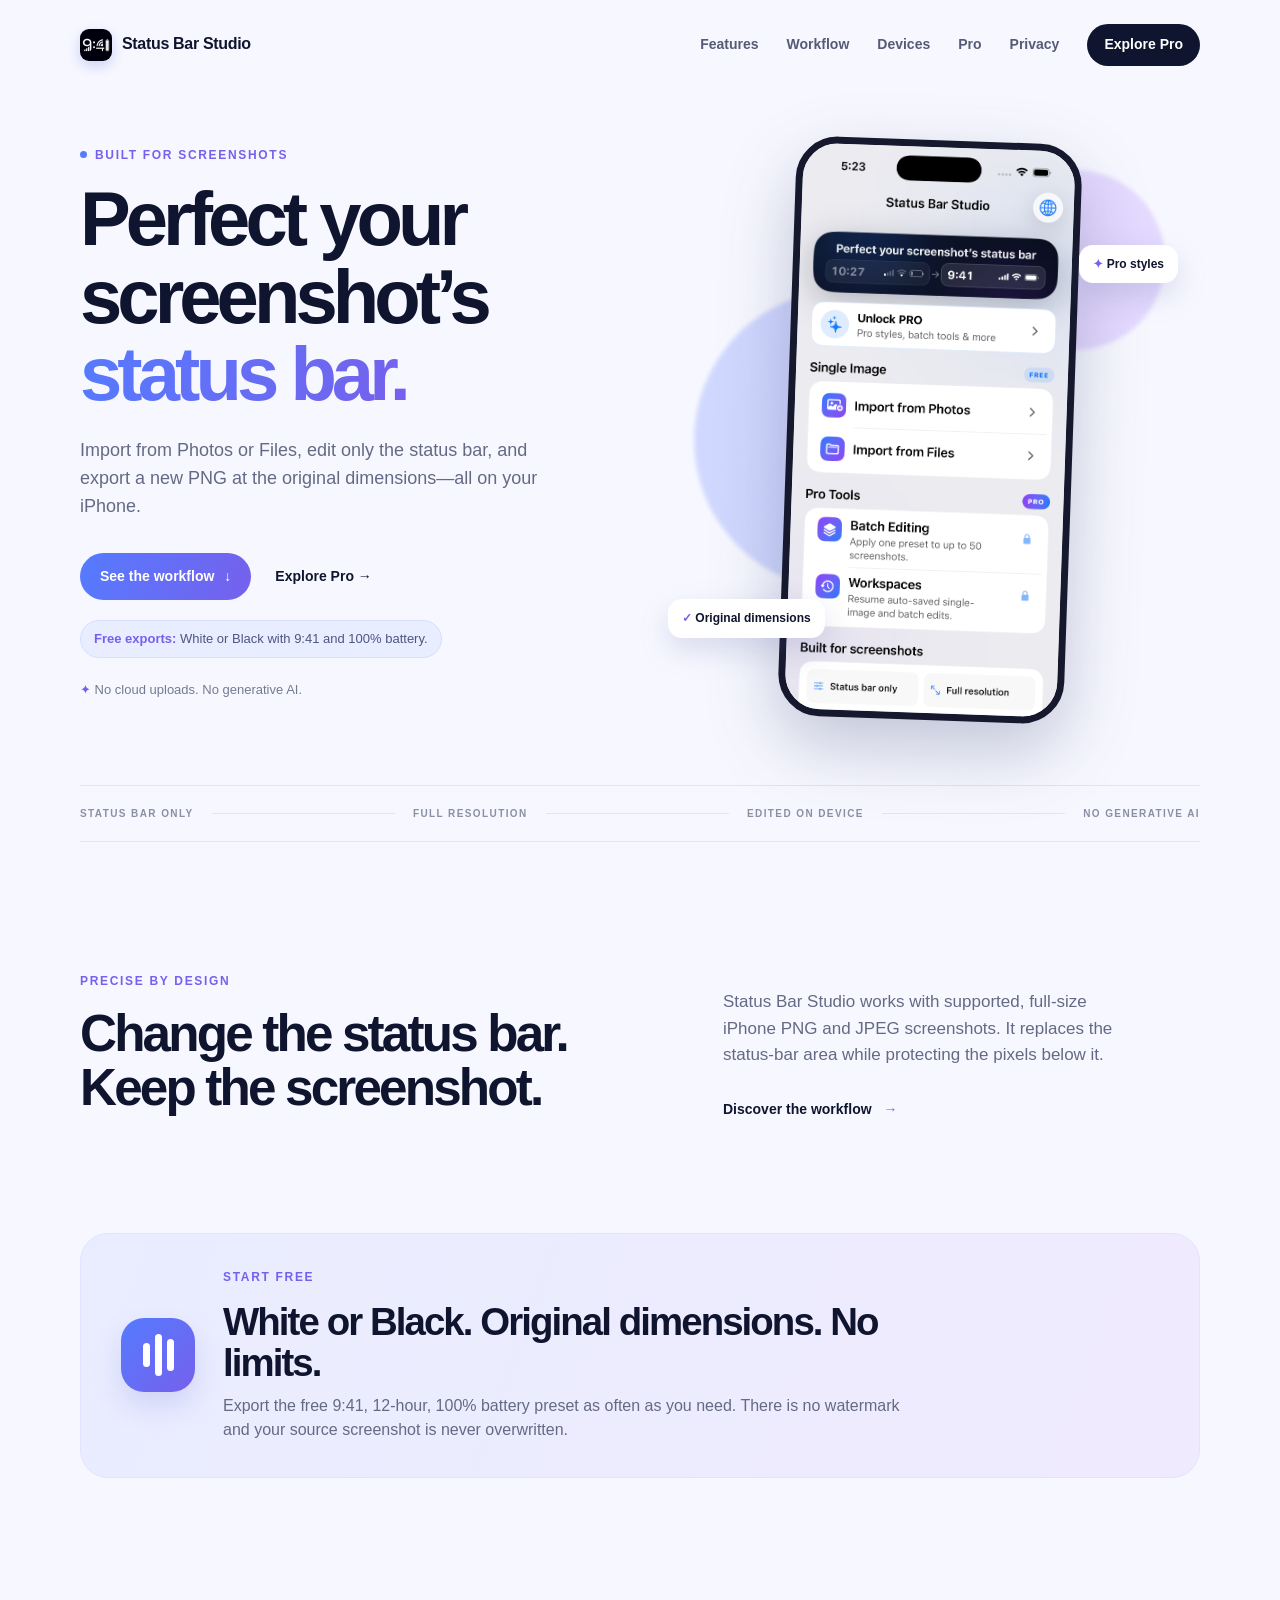
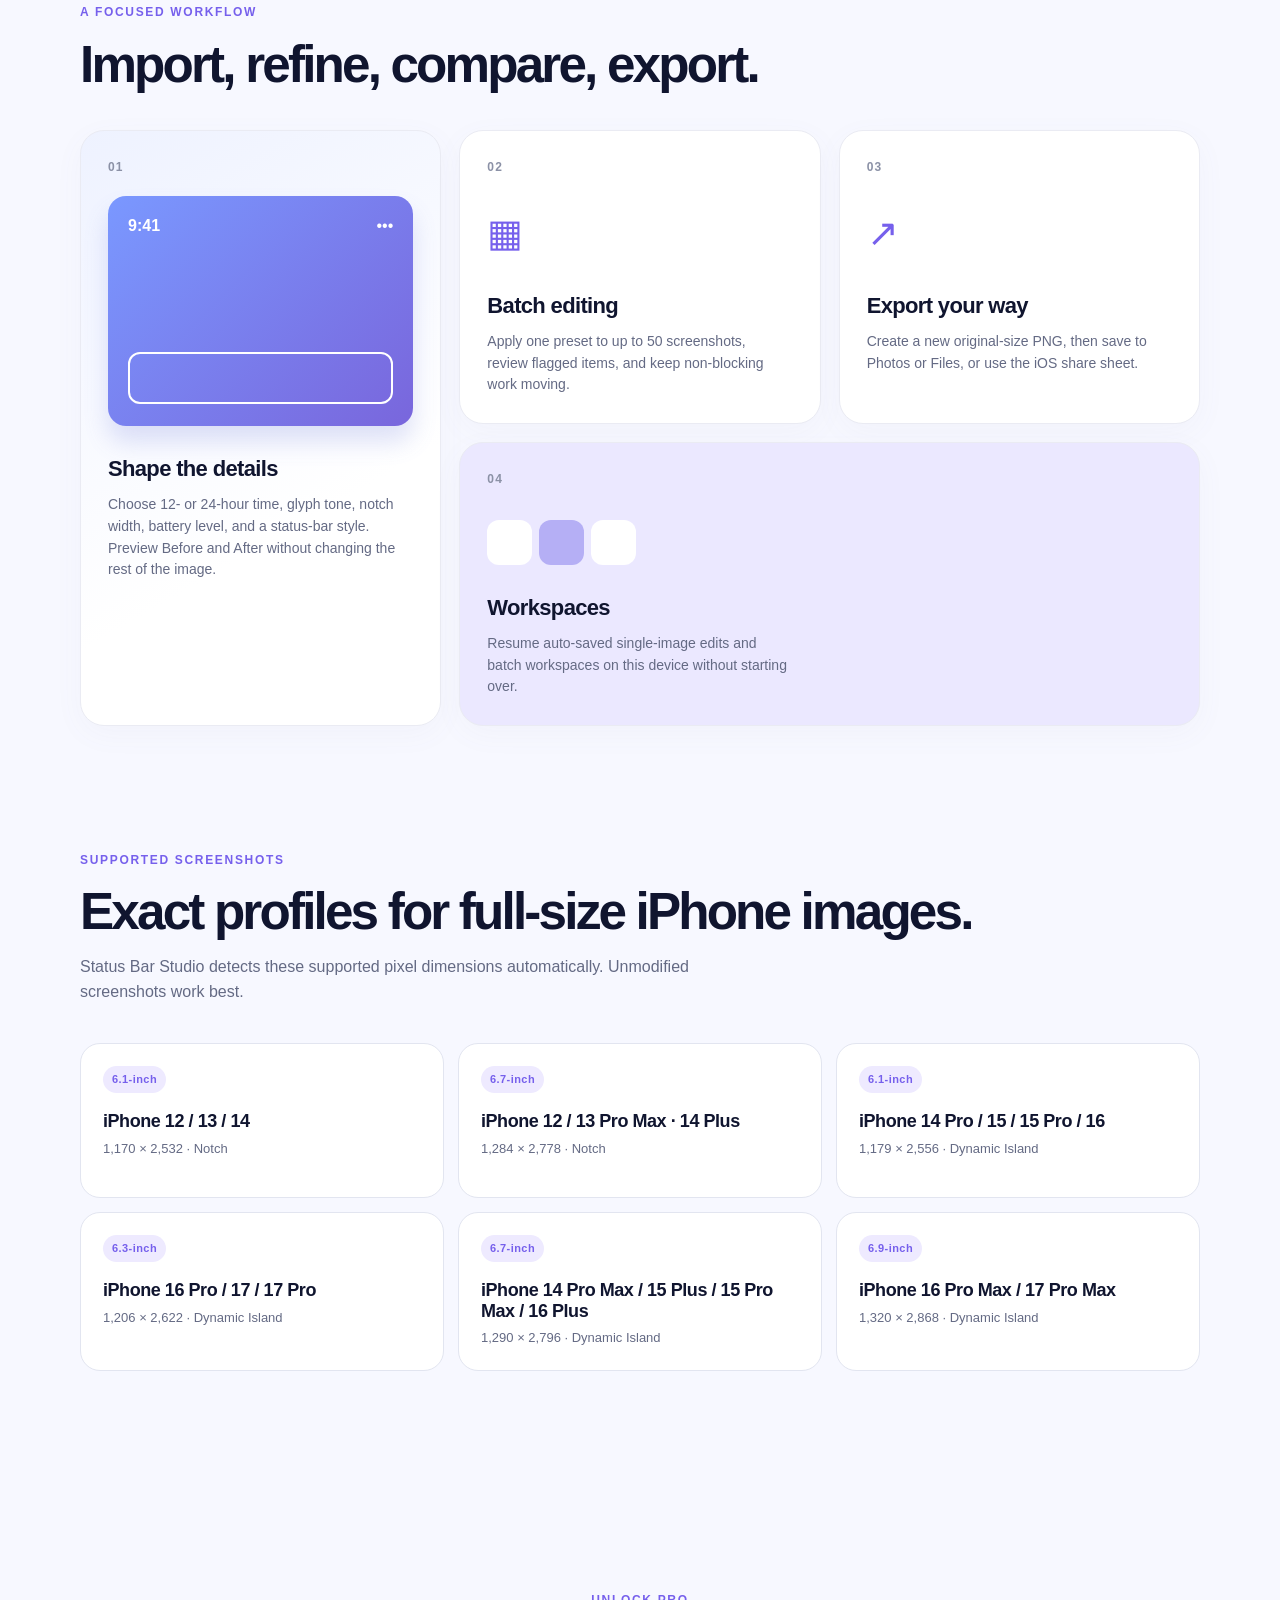
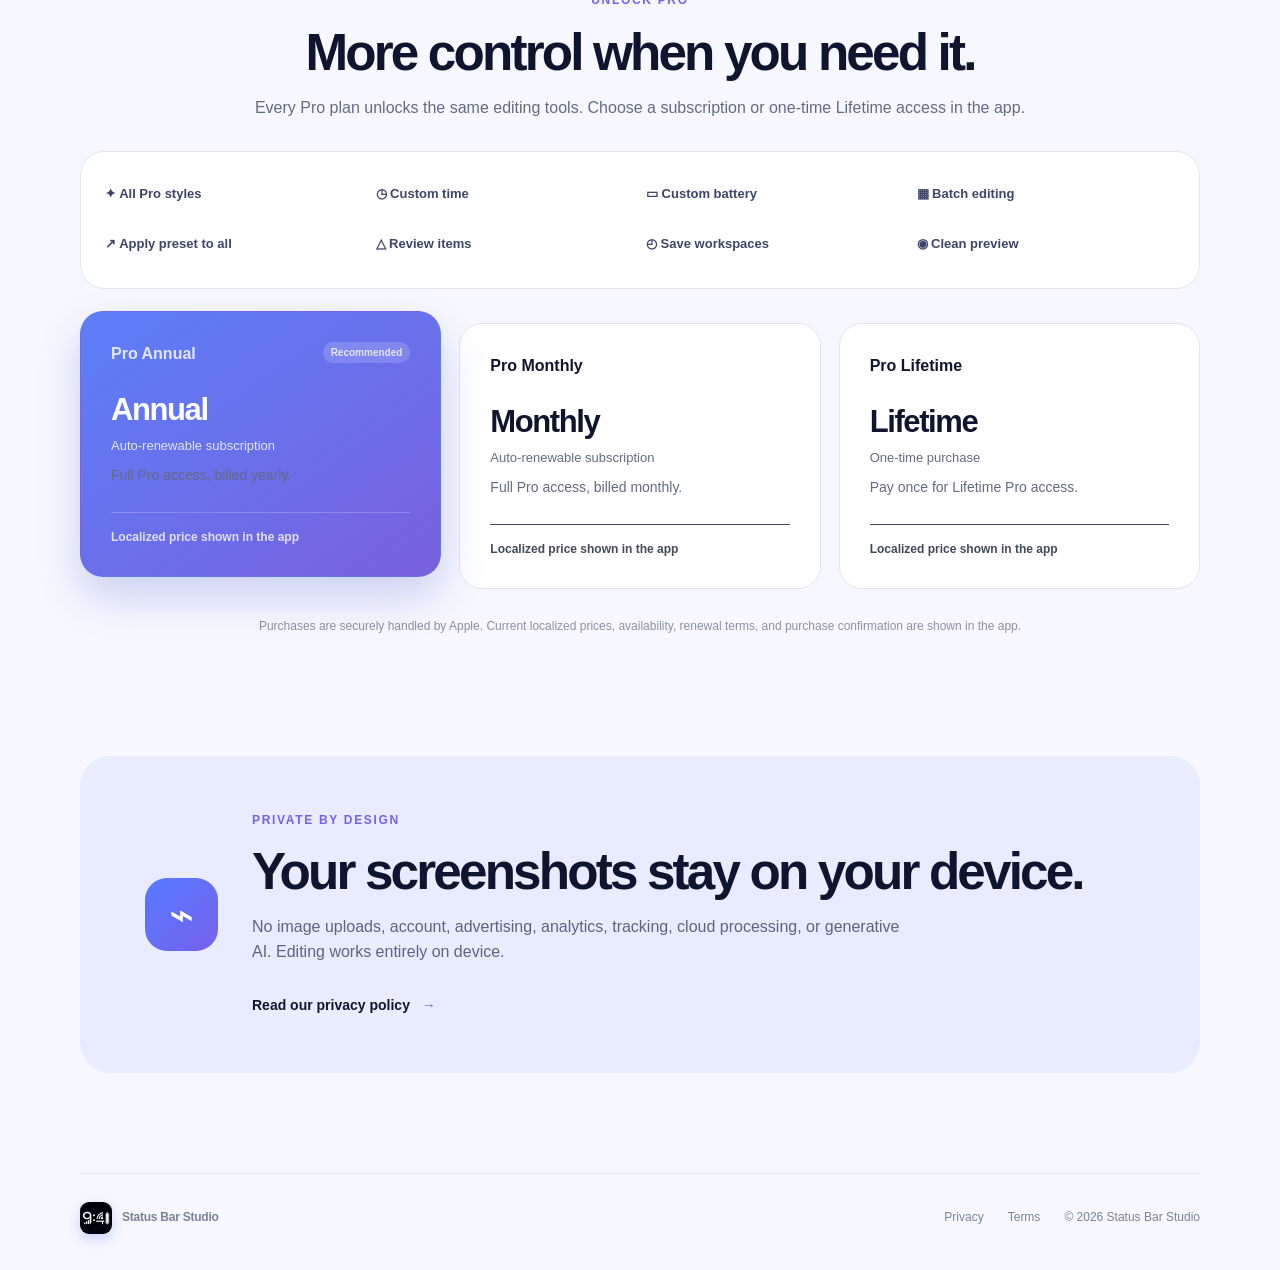
==== commit d739efb7: "Refresh website product and privacy content" ====
--- a/index.html
+++ b/index.html
@@ -3,105 +3,182 @@
   <head>
     <meta charset="utf-8">
     <meta name="viewport" content="width=device-width, initial-scale=1">
-    <meta name="description" content="Status Bar Studio is the private, on-device way to refine iPhone screenshots with a polished status bar.">
+    <meta name="description" content="Perfect your iPhone screenshot’s status bar with precise, on-device editing, original-size PNG export, Batch Editing, and Workspaces.">
     <meta name="theme-color" content="#f7f8ff">
-    <title>Status Bar Studio — Refine every screenshot</title>
+    <meta property="og:type" content="website">
+    <meta property="og:title" content="Status Bar Studio — Perfect your screenshot’s status bar">
+    <meta property="og:description" content="Edit only the status bar, keep original dimensions, and process every screenshot on device.">
+    <meta property="og:url" content="https://peterjiajunzhang.github.io/StatusBarStudioCom/">
+    <meta property="og:image" content="https://peterjiajunzhang.github.io/StatusBarStudioCom/assets/app-icon.png">
+    <link rel="canonical" href="https://peterjiajunzhang.github.io/StatusBarStudioCom/">
+    <link rel="icon" href="assets/app-icon.png">
+    <title>Status Bar Studio — Perfect your screenshot’s status bar</title>
     <link rel="stylesheet" href="styles.css">
     <script defer src="script.js"></script>
   </head>
   <body>
+    <a class="skip-link" href="#main-content">Skip to content</a>
     <header class="site-header">
       <a class="brand" href="./" aria-label="Status Bar Studio home">
-        <img class="brand-icon" src="assets/app-icon.svg" alt="">
+        <img class="brand-icon" src="assets/app-icon.png" alt="">
         <span>Status Bar Studio</span>
       </a>
       <button class="menu-toggle" type="button" aria-expanded="false" aria-controls="site-nav">Menu</button>
       <nav id="site-nav" class="site-nav" aria-label="Main navigation">
         <a href="#features">Features</a>
-        <a href="#plans">Plans</a>
+        <a href="#workflow">Workflow</a>
         <a href="#devices">Devices</a>
-        <a href="#privacy">Privacy</a>
-        <a class="nav-cta" href="#plans">Get the app</a>
+        <a href="#plans">Pro</a>
+        <a href="privacy/">Privacy</a>
+        <a class="nav-cta" href="#plans">Explore Pro</a>
       </nav>
     </header>
 
-    <main>
+    <main id="main-content">
       <section class="hero section-shell" aria-labelledby="hero-title">
         <div class="hero-copy">
-          <p class="eyebrow"><span class="eyebrow-dot"></span>Made for better screenshots</p>
-          <h1 id="hero-title">Make every<br><em>status bar</em> feel right.</h1>
-          <p class="hero-lede">A focused iPhone editor for polishing the status-bar area of your screenshots. Clean, precise, and completely on-device.</p>
+          <p class="eyebrow"><span class="eyebrow-dot"></span>Built for screenshots</p>
+          <h1 id="hero-title">Perfect your screenshot’s <em>status bar.</em></h1>
+          <p class="hero-lede">Import from Photos or Files, edit only the status bar, and export a new PNG at the original dimensions—all on your iPhone.</p>
           <div class="hero-actions">
-            <a class="button button-primary" href="#plans">Explore Pro <span aria-hidden="true">↗</span></a>
-            <a class="text-link" href="#workflow">See how it works <span aria-hidden="true">↓</span></a>
+            <a class="button button-primary" href="#workflow">See the workflow <span aria-hidden="true">↓</span></a>
+            <a class="text-link" href="#plans">Explore Pro <span aria-hidden="true">→</span></a>
           </div>
-          <p class="hero-free"><strong>Free forever:</strong> unlimited exports with black or white status bars.</p>
-          <p class="hero-note"><span aria-hidden="true">✦</span> Your images never leave your device.</p>
+          <p class="hero-free"><strong>Free exports:</strong> White or Black with 9:41 and 100% battery.</p>
+          <p class="hero-note"><span aria-hidden="true">✦</span> No cloud uploads. No generative AI.</p>
         </div>
-        <div class="hero-art" aria-label="A stylized preview of a screenshot with a refined status bar" role="img">
-          <div class="glow glow-one"></div><div class="glow glow-two"></div>
-          <div class="phone phone-back"><div class="phone-screen screen-purple"></div></div>
-          <div class="phone phone-front">
-            <div class="phone-screen screen-blue">
-              <div class="status-time">9:41</div><div class="status-icons"><i></i><i></i><i></i></div>
-              <div class="preview-card"><span>Screenshot</span><strong>Ready for<br>your next idea.</strong></div>
-              <div class="preview-bottom"></div>
-            </div>
+        <div class="hero-art hero-screenshot">
+          <div class="glow glow-one"></div>
+          <div class="glow glow-two"></div>
+          <div class="screenshot-shell">
+            <img src="assets/app-home.png" alt="Status Bar Studio home screen showing the status-bar comparison, Single Image imports, Batch Editing, and Workspaces">
           </div>
           <div class="floating-chip chip-top">✦ <span>Pro styles</span></div>
-          <div class="floating-chip chip-bottom">✓ <span>Original size</span></div>
+          <div class="floating-chip chip-bottom">✓ <span>Original dimensions</span></div>
         </div>
       </section>
 
       <section class="trust-strip section-shell" aria-label="Product highlights">
-        <span>LOCAL-FIRST</span><span class="strip-line"></span><span>PNG EXPORT</span><span class="strip-line"></span><span>BUILT FOR IPHONE</span>
+        <span>STATUS BAR ONLY</span><span class="strip-line"></span><span>FULL RESOLUTION</span><span class="strip-line"></span><span>EDITED ON DEVICE</span><span class="strip-line"></span><span>NO GENERATIVE AI</span>
       </section>
 
       <section id="features" class="intro section-shell" aria-labelledby="intro-title">
-        <div><p class="eyebrow">A small detail, made simple</p><h2 id="intro-title">The finishing touch<br>your screenshots deserve.</h2></div>
-        <div class="intro-copy"><p>Whether you are sharing a mockup, documenting an idea, or preparing a polished presentation, Status Bar Studio gives you control over the top edge of every image.</p><a class="arrow-link" href="#workflow">Discover the workflow <span aria-hidden="true">→</span></a></div>
+        <div>
+          <p class="eyebrow">Precise by design</p>
+          <h2 id="intro-title">Change the status bar.<br>Keep the screenshot.</h2>
+        </div>
+        <div class="intro-copy">
+          <p>Status Bar Studio works with supported, full-size iPhone PNG and JPEG screenshots. It replaces the status-bar area while protecting the pixels below it.</p>
+          <a class="arrow-link" href="#workflow">Discover the workflow <span aria-hidden="true">→</span></a>
+        </div>
       </section>
 
       <section class="free-export section-shell" aria-labelledby="free-export-title">
         <div class="free-export-icon" aria-hidden="true"><span></span><span></span><span></span></div>
-        <div><p class="eyebrow">Free essentials</p><h2 id="free-export-title">Black and white status bars, exported without limits.</h2><p>Use the core styles for free and export as many single images as you need. No subscription required for black or white status bars.</p></div>
+        <div>
+          <p class="eyebrow">Start free</p>
+          <h2 id="free-export-title">White or Black. Original dimensions. No limits.</h2>
+          <p>Export the free 9:41, 12-hour, 100% battery preset as often as you need. There is no watermark and your source screenshot is never overwritten.</p>
+        </div>
       </section>
 
       <section id="workflow" class="feature-section section-shell" aria-labelledby="workflow-title">
-        <div class="section-heading"><p class="eyebrow">One calm workflow</p><h2 id="workflow-title">Edit with intention.</h2></div>
+        <div class="section-heading">
+          <p class="eyebrow">A focused workflow</p>
+          <h2 id="workflow-title">Import, refine, compare, export.</h2>
+        </div>
         <div class="feature-grid">
-          <article class="feature-card feature-card-large"><div class="card-number">01</div><div class="mini-editor"><span class="mini-time">10:09</span><span class="mini-wifi">•••</span><div class="edit-handle"></div></div><h3>Shape the details</h3><p>Adjust the status bar area with a focused editor that keeps the rest of your screenshot intact.</p></article>
-          <article class="feature-card"><div class="card-number">02</div><div class="card-icon">▦</div><h3>Move in batches</h3><p>Edit up to 50 screenshots at once when consistency matters.</p></article>
-          <article class="feature-card"><div class="card-number">03</div><div class="card-icon">↗</div><h3>Export at full size</h3><p>Save crisp PNGs at their original dimensions, ready to share.</p></article>
-          <article class="feature-card feature-card-wide"><div class="card-number">04</div><div class="history-dots"><span></span><span></span><span></span></div><h3>Keep your flow</h3><p>Workspace and history help you revisit work without starting over.</p></article>
+          <article class="feature-card feature-card-large">
+            <div class="card-number">01</div>
+            <div class="mini-editor"><span class="mini-time">9:41</span><span class="mini-wifi">•••</span><div class="edit-handle"></div></div>
+            <h3>Shape the details</h3>
+            <p>Choose 12- or 24-hour time, glyph tone, notch width, battery level, and a status-bar style. Preview Before and After without changing the rest of the image.</p>
+          </article>
+          <article class="feature-card">
+            <div class="card-number">02</div><div class="card-icon">▦</div>
+            <h3>Batch editing</h3>
+            <p>Apply one preset to up to 50 screenshots, review flagged items, and keep non-blocking work moving.</p>
+          </article>
+          <article class="feature-card">
+            <div class="card-number">03</div><div class="card-icon">↗</div>
+            <h3>Export your way</h3>
+            <p>Create a new original-size PNG, then save to Photos or Files, or use the iOS share sheet.</p>
+          </article>
+          <article class="feature-card feature-card-wide">
+            <div class="card-number">04</div><div class="history-dots"><span></span><span></span><span></span></div>
+            <h3>Workspaces</h3>
+            <p>Resume auto-saved single-image edits and batch workspaces on this device without starting over.</p>
+          </article>
         </div>
       </section>
 
       <section id="devices" class="devices-section section-shell" aria-labelledby="devices-title">
-        <div class="section-heading"><p class="eyebrow">Supported devices</p><h2 id="devices-title">Made for the iPhone families you use.</h2><p>Choose a profile in the app or let Status Bar Studio detect the layout from your screenshot.</p></div>
+        <div class="section-heading">
+          <p class="eyebrow">Supported screenshots</p>
+          <h2 id="devices-title">Exact profiles for full-size iPhone images.</h2>
+          <p>Status Bar Studio detects these supported pixel dimensions automatically. Unmodified screenshots work best.</p>
+        </div>
         <div class="device-grid">
-          <article class="device-card"><span class="device-size">6.1-inch</span><h3>iPhone 12 / 13 / 14</h3><p>1170 × 2532 · Notch</p></article>
-          <article class="device-card"><span class="device-size">6.7-inch</span><h3>iPhone 12 / 13 Pro Max · 14 Plus</h3><p>1284 × 2778 · Notch</p></article>
-          <article class="device-card"><span class="device-size">6.1-inch</span><h3>iPhone 14 Pro / 15 / 15 Pro / 16</h3><p>1179 × 2556 · Dynamic Island</p></article>
-          <article class="device-card"><span class="device-size">6.3-inch</span><h3>iPhone 16 Pro / 17 / 17 Pro</h3><p>1206 × 2622 · Dynamic Island</p></article>
-          <article class="device-card"><span class="device-size">6.7-inch</span><h3>iPhone 14 Pro Max / 15 Plus / 15 Pro Max / 16 Plus</h3><p>1290 × 2796 · Dynamic Island</p></article>
-          <article class="device-card"><span class="device-size">6.9-inch</span><h3>iPhone 16 Pro Max / 17 Pro Max</h3><p>1320 × 2868 · Dynamic Island</p></article>
+          <article class="device-card"><span class="device-size">6.1-inch</span><h3>iPhone 12 / 13 / 14</h3><p>1,170 × 2,532 · Notch</p></article>
+          <article class="device-card"><span class="device-size">6.7-inch</span><h3>iPhone 12 / 13 Pro Max · 14 Plus</h3><p>1,284 × 2,778 · Notch</p></article>
+          <article class="device-card"><span class="device-size">6.1-inch</span><h3>iPhone 14 Pro / 15 / 15 Pro / 16</h3><p>1,179 × 2,556 · Dynamic Island</p></article>
+          <article class="device-card"><span class="device-size">6.3-inch</span><h3>iPhone 16 Pro / 17 / 17 Pro</h3><p>1,206 × 2,622 · Dynamic Island</p></article>
+          <article class="device-card"><span class="device-size">6.7-inch</span><h3>iPhone 14 Pro Max / 15 Plus / 15 Pro Max / 16 Plus</h3><p>1,290 × 2,796 · Dynamic Island</p></article>
+          <article class="device-card"><span class="device-size">6.9-inch</span><h3>iPhone 16 Pro Max / 17 Pro Max</h3><p>1,320 × 2,868 · Dynamic Island</p></article>
         </div>
       </section>
 
       <section id="plans" class="plans-section section-shell" aria-labelledby="plans-title">
-        <div class="section-heading centered"><p class="eyebrow">More room to refine</p><h2 id="plans-title">Choose your pace.</h2><p>Start with the essentials. Unlock the full studio when your workflow calls for it.</p></div>
+        <div class="section-heading centered">
+          <p class="eyebrow">Unlock Pro</p>
+          <h2 id="plans-title">More control when you need it.</h2>
+          <p>Every Pro plan unlocks the same editing tools. Choose a subscription or one-time Lifetime access in the app.</p>
+        </div>
+        <div class="pro-benefits" aria-label="Pro includes">
+          <span>✦ All Pro styles</span><span>◷ Custom time</span><span>▭ Custom battery</span><span>▦ Batch editing</span>
+          <span>↗ Apply preset to all</span><span>△ Review items</span><span>◴ Save workspaces</span><span>◉ Clean preview</span>
+        </div>
         <div class="plan-grid">
-          <article class="plan-card"><p class="plan-label">Annual</p><h3>$9.99<span>/year</span></h3><p>Full access, billed yearly.</p><a class="button button-light" href="#privacy">Learn more</a></article>
-          <article class="plan-card plan-card-featured"><p class="plan-label">Lifetime <span class="popular">Best value</span></p><h3>$19.99<span>one time</span></h3><p>Pay once. Use Pro forever.</p><a class="button button-white" href="#privacy">Learn more</a></article>
-          <article class="plan-card"><p class="plan-label">Monthly</p><h3>$2.99<span>/month</span></h3><p>Full access, billed monthly.</p><a class="button button-light" href="#privacy">Learn more</a></article>
+          <article class="plan-card plan-card-featured">
+            <p class="plan-label">Pro Annual <span class="popular">Recommended</span></p>
+            <h3>Annual<span>Auto-renewable subscription</span></h3>
+            <p>Full Pro access, billed yearly.</p>
+            <span class="plan-access">Localized price shown in the app</span>
+          </article>
+          <article class="plan-card">
+            <p class="plan-label">Pro Monthly</p>
+            <h3>Monthly<span>Auto-renewable subscription</span></h3>
+            <p>Full Pro access, billed monthly.</p>
+            <span class="plan-access">Localized price shown in the app</span>
+          </article>
+          <article class="plan-card">
+            <p class="plan-label">Pro Lifetime</p>
+            <h3>Lifetime<span>One-time purchase</span></h3>
+            <p>Pay once for Lifetime Pro access.</p>
+            <span class="plan-access">Localized price shown in the app</span>
+          </article>
         </div>
-        <p class="pricing-note">Purchases are handled securely by Apple. Availability and terms are shown in the app.</p>
+        <p class="pricing-note">Purchases are securely handled by Apple. Current localized prices, availability, renewal terms, and purchase confirmation are shown in the app.</p>
       </section>
 
-      <section id="privacy" class="privacy-callout section-shell" aria-labelledby="privacy-title"><div class="privacy-symbol" aria-hidden="true">⌁</div><div><p class="eyebrow">Private by design</p><h2 id="privacy-title">Your screenshots stay yours.</h2><p>Status Bar Studio processes your photos and screenshots locally on your iPhone. No uploads, no account, no network required.</p><a class="arrow-link" href="privacy/">Read our privacy policy <span aria-hidden="true">→</span></a></div></section>
+      <section id="privacy" class="privacy-callout section-shell" aria-labelledby="privacy-title">
+        <div class="privacy-symbol" aria-hidden="true">⌁</div>
+        <div>
+          <p class="eyebrow">Private by design</p>
+          <h2 id="privacy-title">Your screenshots stay on your device.</h2>
+          <p>No image uploads, account, advertising, analytics, tracking, cloud processing, or generative AI. Editing works entirely on device.</p>
+          <a class="arrow-link" href="privacy/">Read our privacy policy <span aria-hidden="true">→</span></a>
+        </div>
+      </section>
     </main>
 
-    <footer class="site-footer section-shell"><a class="brand" href="./"><img class="brand-icon" src="assets/app-icon.svg" alt=""><span>Status Bar Studio</span></a><div class="footer-links"><a href="privacy/">Privacy policy</a><span>© <span id="year">2026</span> Status Bar Studio</span></div></footer>
+    <footer class="site-footer section-shell">
+      <a class="brand" href="./"><img class="brand-icon" src="assets/app-icon.png" alt=""><span>Status Bar Studio</span></a>
+      <div class="footer-links">
+        <a href="privacy/">Privacy</a>
+        <a href="https://www.apple.com/legal/internet-services/itunes/dev/stdeula/">Terms</a>
+        <span>© <span id="year">2026</span> Status Bar Studio</span>
+      </div>
+    </footer>
   </body>
 </html>
--- a/styles.css
+++ b/styles.css
@@ -1,3 +1,9 @@
 :root{--ink:#10152f;--muted:#646a84;--line:#e2e5f0;--blue:#557bff;--purple:#7660ec;--soft:#f7f8ff;--white:#fff;--shadow:0 24px 70px rgba(63,72,142,.15)}*{box-sizing:border-box}html{scroll-behavior:smooth}body{margin:0;color:var(--ink);background:var(--soft);font-family:-apple-system,BlinkMacSystemFont,"Segoe UI",sans-serif;line-height:1.55}a{color:inherit;text-decoration:none}a:focus-visible,button:focus-visible{outline:3px solid #1c8fff;outline-offset:4px}.section-shell,.site-header{width:min(1120px,calc(100% - 40px));margin-inline:auto}.site-header{display:flex;align-items:center;justify-content:space-between;padding:24px 0}.brand{display:inline-flex;align-items:center;gap:10px;font-weight:750;letter-spacing:-.02em}.brand-mark{width:28px;height:28px;border-radius:9px;background:linear-gradient(135deg,var(--blue),var(--purple));display:inline-flex;align-items:center;justify-content:center;gap:2px;box-shadow:0 5px 14px #6877e64d}.brand-mark span{width:3px;border-radius:3px;background:#fff}.brand-mark span:nth-child(1){height:7px}.brand-mark span:nth-child(2){height:12px}.brand-mark span:nth-child(3){height:9px}.site-nav{display:flex;gap:28px;align-items:center;font-size:14px;font-weight:600;color:#555b76}.site-nav a:hover,.footer-links a:hover,.text-link:hover,.arrow-link:hover{color:var(--purple)}.nav-cta{color:var(--white)!important;background:var(--ink);border-radius:999px;padding:10px 17px}.menu-toggle{display:none;border:0;background:none;color:var(--ink);font:inherit;font-weight:650}.hero{min-height:650px;display:grid;grid-template-columns:1fr 1fr;align-items:center;gap:40px;padding-top:40px;padding-bottom:55px}.eyebrow{margin:0 0 16px;color:var(--purple);font-size:12px;letter-spacing:.14em;font-weight:800;text-transform:uppercase}.eyebrow-dot{display:inline-block;width:7px;height:7px;border-radius:50%;background:var(--blue);margin-right:8px;vertical-align:1px}.hero h1{font-size:clamp(48px,6vw,76px);line-height:1.02;letter-spacing:-.065em;margin:0 0 24px}.hero h1 em{font-style:normal;background:linear-gradient(110deg,var(--blue),var(--purple));background-clip:text;-webkit-background-clip:text;color:transparent}.hero-lede{max-width:475px;color:var(--muted);font-size:18px}.hero-actions{display:flex;align-items:center;gap:24px;margin:32px 0 20px}.button{display:inline-flex;align-items:center;justify-content:center;gap:10px;border-radius:999px;padding:13px 20px;font-weight:750;font-size:14px;transition:transform .2s,box-shadow .2s}.button:hover{transform:translateY(-2px);box-shadow:0 10px 24px #4c60bb33}.button-primary{color:#fff;background:linear-gradient(110deg,var(--blue),var(--purple))}.text-link,.arrow-link{font-weight:750;font-size:14px}.hero-note{font-size:13px;color:#747a91}.hero-note span{color:var(--purple)}.hero-art{height:500px;position:relative}.glow{position:absolute;border-radius:50%;filter:blur(2px)}.glow-one{width:300px;height:300px;background:#b7c4ff99;top:100px;left:80px}.glow-two{width:180px;height:180px;background:#d9c7ff99;right:0;top:0}.phone{position:absolute;width:205px;height:410px;border:7px solid #25294c;border-radius:34px;padding:7px;background:#31355b;box-shadow:var(--shadow)}.phone-front{right:75px;top:55px;transform:rotate(7deg);z-index:2}.phone-back{left:55px;top:100px;transform:rotate(-12deg);opacity:.8}.phone-screen{height:100%;border-radius:22px;position:relative;overflow:hidden;padding:18px 14px;color:#fff}.screen-blue{background:linear-gradient(155deg,#9fc4ff,#5267de 58%,#8e72e5)}.screen-purple{background:linear-gradient(155deg,#d6c8ff,#7061d7 58%,#4d62bd)}.status-time{font-size:12px;font-weight:700;position:absolute;top:14px;left:20px}.status-icons{position:absolute;top:15px;right:17px;display:flex;gap:3px}.status-icons i{display:block;width:8px;height:6px;border-radius:3px;background:#fff}.preview-card{position:absolute;top:112px;left:16px;right:16px;padding:20px 14px;border-radius:18px;background:#ffffff2e;backdrop-filter:blur(6px)}.preview-card span{font-size:10px;opacity:.8}.preview-card strong{display:block;margin-top:8px;font-size:22px;line-height:1.1}.preview-bottom{position:absolute;bottom:20px;left:20px;right:20px;height:6px;background:#ffffff5e;border-radius:6px}.floating-chip{position:absolute;z-index:3;background:#fff;padding:10px 14px;border-radius:14px;box-shadow:0 12px 30px #4853932e;font-size:12px;font-weight:750;color:var(--ink)}.floating-chip:first-letter{color:var(--purple)}.chip-top{right:0;top:92px}.chip-bottom{left:10px;bottom:70px}.trust-strip{border-top:1px solid var(--line);border-bottom:1px solid var(--line);padding:20px 0;display:flex;align-items:center;gap:18px;color:#8a8fa3;font-size:10px;letter-spacing:.14em;font-weight:800}.strip-line{height:1px;background:var(--line);flex:1}.intro{display:grid;grid-template-columns:1.1fr .9fr;gap:60px;padding-top:130px;padding-bottom:110px}.intro h2,.section-heading h2,.privacy-callout h2{font-size:clamp(34px,4vw,52px);letter-spacing:-.055em;line-height:1.05;margin:0}.intro-copy{align-self:end;color:var(--muted);font-size:17px;max-width:410px}.arrow-link{display:inline-block;color:var(--ink);margin-top:14px}.arrow-link span{color:var(--purple);margin-left:8px}.feature-section{padding-bottom:125px}.section-heading{margin-bottom:38px}.feature-grid{display:grid;grid-template-columns:repeat(3,1fr);gap:18px}.feature-card{background:var(--white);border:1px solid #eaebf3;border-radius:24px;padding:27px;min-height:250px;box-shadow:0 8px 30px #6a71a00b}.feature-card-large{grid-row:span 2;min-height:518px;background:linear-gradient(150deg,#eef2ff,#fff 65%)}.feature-card-wide{grid-column:span 2;min-height:250px;background:#ebe8ff}.card-number{color:#8b91a6;font-size:12px;font-weight:800;letter-spacing:.1em}.feature-card h3{font-size:22px;letter-spacing:-.03em;margin:26px 0 8px}.feature-card p{color:var(--muted);font-size:14px;margin:0;max-width:300px}.mini-editor{height:230px;margin-top:20px;border-radius:18px;background:linear-gradient(135deg,#7a98ff,#7966dc);position:relative;color:#fff;box-shadow:0 16px 25px #5d6fd633}.mini-time{position:absolute;top:18px;left:20px;font-weight:750}.mini-wifi{position:absolute;right:20px;top:18px}.edit-handle{position:absolute;bottom:22px;left:20px;right:20px;height:52px;border:2px solid #fff;border-radius:12px}.card-icon{font-size:38px;color:var(--purple);margin-top:28px}.history-dots{display:flex;gap:7px;margin-top:31px}.history-dots span{display:block;width:45px;height:45px;border-radius:12px;background:#fff}.history-dots span:nth-child(2){background:#b5aff5}.plans-section{padding:95px 0 120px}.centered{text-align:center}.centered>p:last-child{color:var(--muted);margin:16px auto 40px}.plan-grid{display:grid;grid-template-columns:repeat(3,1fr);gap:18px}.plan-card{background:#fff;border:1px solid var(--line);border-radius:23px;padding:30px}.plan-card-featured{color:#fff;background:linear-gradient(145deg,#5b7ff8,#7960dd);border-color:transparent;transform:translateY(-12px);box-shadow:0 20px 45px #6475d44d}.plan-label{font-weight:800;margin:0 0 20px}.popular{float:right;background:#ffffff29;border-radius:99px;padding:3px 8px;font-size:10px}.plan-card h3{font-size:37px;letter-spacing:-.06em;margin:0}.plan-card h3 span{display:block;color:var(--muted);font-size:13px;letter-spacing:0;font-weight:500;margin-top:3px}.plan-card-featured h3 span,.plan-card-featured p{color:#e3e5ff}.plan-card>p:not(.plan-label){color:var(--muted);font-size:14px;margin:10px 0 25px}.button-light{border:1px solid var(--line);width:100%}.button-white{background:#fff;color:var(--ink);width:100%}.pricing-note{text-align:center;color:#8b90a4;font-size:12px;margin:28px 0 0}.privacy-callout{display:flex;align-items:center;gap:34px;padding:55px 65px;margin-bottom:100px;background:#e9ecff;border-radius:30px}.privacy-symbol{display:grid;place-items:center;width:73px;height:73px;border-radius:22px;color:#fff;background:linear-gradient(135deg,var(--blue),var(--purple));font-size:42px}.privacy-callout p:not(.eyebrow){color:#5d6380;max-width:670px}.site-footer{border-top:1px solid var(--line);padding:28px 0 36px;display:flex;justify-content:space-between;align-items:center;font-size:12px;color:#7b8198}.footer-links{display:flex;gap:24px}.legal-page{max-width:780px;padding:90px 0 110px}.legal-page h1{font-size:clamp(48px,8vw,72px);letter-spacing:-.07em;line-height:1.05;margin:0 0 12px}.legal-updated{color:var(--muted);font-size:14px}.legal-intro{font-size:21px;line-height:1.5;padding:30px 0 12px}.legal-content{border-top:1px solid var(--line);margin-top:32px;padding-top:26px}.legal-content h2{font-size:22px;letter-spacing:-.03em;margin:34px 0 7px}.legal-content p{color:var(--muted);margin:0}.back-link{display:inline-block;margin-top:48px;font-weight:750;font-size:14px}@media(max-width:760px){.section-shell,.site-header{width:min(100% - 32px,560px)}.site-header{padding:18px 0}.menu-toggle{display:block}.site-nav{display:none;position:absolute;top:68px;left:16px;right:16px;z-index:10;flex-direction:column;align-items:stretch;gap:0;padding:10px;background:#fff;border:1px solid var(--line);border-radius:18px;box-shadow:var(--shadow)}.site-nav.is-open{display:flex}.site-nav a{padding:12px 14px}.hero{display:block;padding-top:58px;min-height:0}.hero h1{font-size:52px}.hero-art{height:420px;margin-top:25px;transform:scale(.86);transform-origin:top center}.phone-front{right:42px}.phone-back{left:20px}.chip-top{right:5px}.chip-bottom{left:0}.trust-strip{gap:8px;justify-content:space-between;font-size:8px}.strip-line{display:none}.intro{display:block;padding-top:90px;padding-bottom:80px}.intro-copy{margin-top:26px}.feature-grid,.plan-grid{grid-template-columns:1fr}.feature-card-large{grid-row:auto;min-height:440px}.feature-card-wide{grid-column:auto}.plans-section{padding-top:70px}.plan-card-featured{transform:none}.privacy-callout{display:block;padding:32px;margin-bottom:70px}.privacy-symbol{margin-bottom:24px}.site-footer{display:block}.footer-links{margin-top:18px;flex-wrap:wrap}.legal-page{padding-top:65px}.legal-intro{font-size:18px}}
 .brand-icon{object-fit:cover}.free-export{display:flex;align-items:center;gap:28px;margin-bottom:125px;padding:34px 40px;background:linear-gradient(110deg,#e9edff,#f0eaff);border:1px solid #dfe4ff;border-radius:28px}.free-export h2{max-width:700px;font-size:clamp(28px,3vw,42px);letter-spacing:-.05em;line-height:1.06;margin:0 0 10px}.free-export p:not(.eyebrow){color:var(--muted);margin:0;max-width:700px}.free-export-icon{flex:0 0 74px;width:74px;height:74px;border-radius:23px;background:linear-gradient(135deg,var(--blue),var(--purple));display:flex;align-items:center;justify-content:center;gap:5px;box-shadow:0 14px 28px #6b72d633}.free-export-icon span{width:7px;border-radius:7px;background:#fff}.free-export-icon span:nth-child(1){height:24px}.free-export-icon span:nth-child(2){height:42px}.free-export-icon span:nth-child(3){height:32px}.devices-section{padding-bottom:125px}.devices-section .section-heading>p:last-child{color:var(--muted);max-width:650px;margin:16px 0 0}.device-grid{display:grid;grid-template-columns:repeat(3,1fr);gap:14px}.device-card{background:#fff;border:1px solid var(--line);border-radius:20px;padding:22px;min-height:155px}.device-size{display:inline-block;color:var(--purple);background:#eeeaff;border-radius:999px;padding:5px 9px;font-size:11px;font-weight:800;letter-spacing:.04em}.device-card h3{font-size:18px;line-height:1.15;letter-spacing:-.025em;margin:18px 0 7px}.device-card p{color:var(--muted);font-size:13px;margin:0}.hero-free{display:inline-block;color:#4d5681;background:#e8edff;border:1px solid #d7dfff;border-radius:999px;padding:8px 13px;font-size:13px;margin:0 0 9px}.hero-free strong{color:var(--purple)}@media(max-width:760px){.free-export{display:block;margin-bottom:90px;padding:28px}.free-export-icon{margin-bottom:24px}.device-grid{grid-template-columns:1fr}.devices-section{padding-bottom:90px}}
 .site-header .brand-icon,.site-footer .brand-icon{width:32px;height:32px;object-fit:cover;border-radius:9px;box-shadow:0 5px 14px #6877e64d}
+.skip-link{position:fixed;left:16px;top:-80px;z-index:100;padding:10px 14px;border-radius:10px;color:#fff;background:var(--ink);font-weight:750}.skip-link:focus{top:16px}.site-nav a[aria-current=page]{color:var(--purple)}
+.hero-screenshot{height:600px;display:grid;place-items:center;isolation:isolate}.hero-screenshot .glow{z-index:-1}.hero-screenshot .glow-one{left:34px;top:160px}.hero-screenshot .glow-two{right:35px;top:40px}.screenshot-shell{position:relative;z-index:1;width:286px;height:580px;overflow:hidden;border:7px solid #16192d;border-radius:42px;background:#eef0f8;box-shadow:0 28px 70px rgba(35,43,97,.25);transform:rotate(2deg)}.screenshot-shell img{display:block;width:100%;height:100%;object-fit:cover;object-position:top}.hero-screenshot .chip-top{right:22px;top:115px}.hero-screenshot .chip-bottom{left:8px;bottom:92px}
+.pro-benefits{display:grid;grid-template-columns:repeat(4,1fr);gap:12px;margin:-10px 0 34px;padding:24px;border:1px solid var(--line);border-radius:24px;background:#fff}.pro-benefits span{display:flex;align-items:center;min-height:38px;color:#3d4569;font-size:13px;font-weight:700}.pro-benefits span::first-letter{color:var(--blue)}.plan-access{display:block;padding-top:15px;border-top:1px solid currentColor;color:inherit;font-size:12px;font-weight:700;opacity:.78}.plan-card h3{font-size:31px;letter-spacing:-.045em}.plan-card h3 span{line-height:1.35}.plan-card-featured .plan-access{border-color:#ffffff42}.plan-card-featured .popular{white-space:nowrap}.legal-content p{max-width:70ch}.legal-content a{text-decoration:underline;text-underline-offset:3px}
+@media(max-width:760px){.hero-screenshot{height:540px;margin-top:25px;transform:none}.screenshot-shell{width:252px;height:520px;border-width:6px;border-radius:36px}.hero-screenshot .chip-top{right:0;top:80px}.hero-screenshot .chip-bottom{left:0;bottom:55px}.trust-strip{flex-wrap:wrap;justify-content:center;column-gap:18px;row-gap:8px}.pro-benefits{grid-template-columns:1fr 1fr;padding:18px}.plan-card h3{font-size:29px}}
+@media(max-width:390px){.hero h1{font-size:46px}.hero-actions{align-items:flex-start;flex-direction:column;gap:16px}.pro-benefits{grid-template-columns:1fr}.screenshot-shell{width:238px;height:495px}.hero-screenshot .glow-one{width:240px;height:240px;left:16px}}
+@media(prefers-reduced-motion:reduce){html{scroll-behavior:auto}.button{transition:none}.button:hover{transform:none}.screenshot-shell{transform:none}}
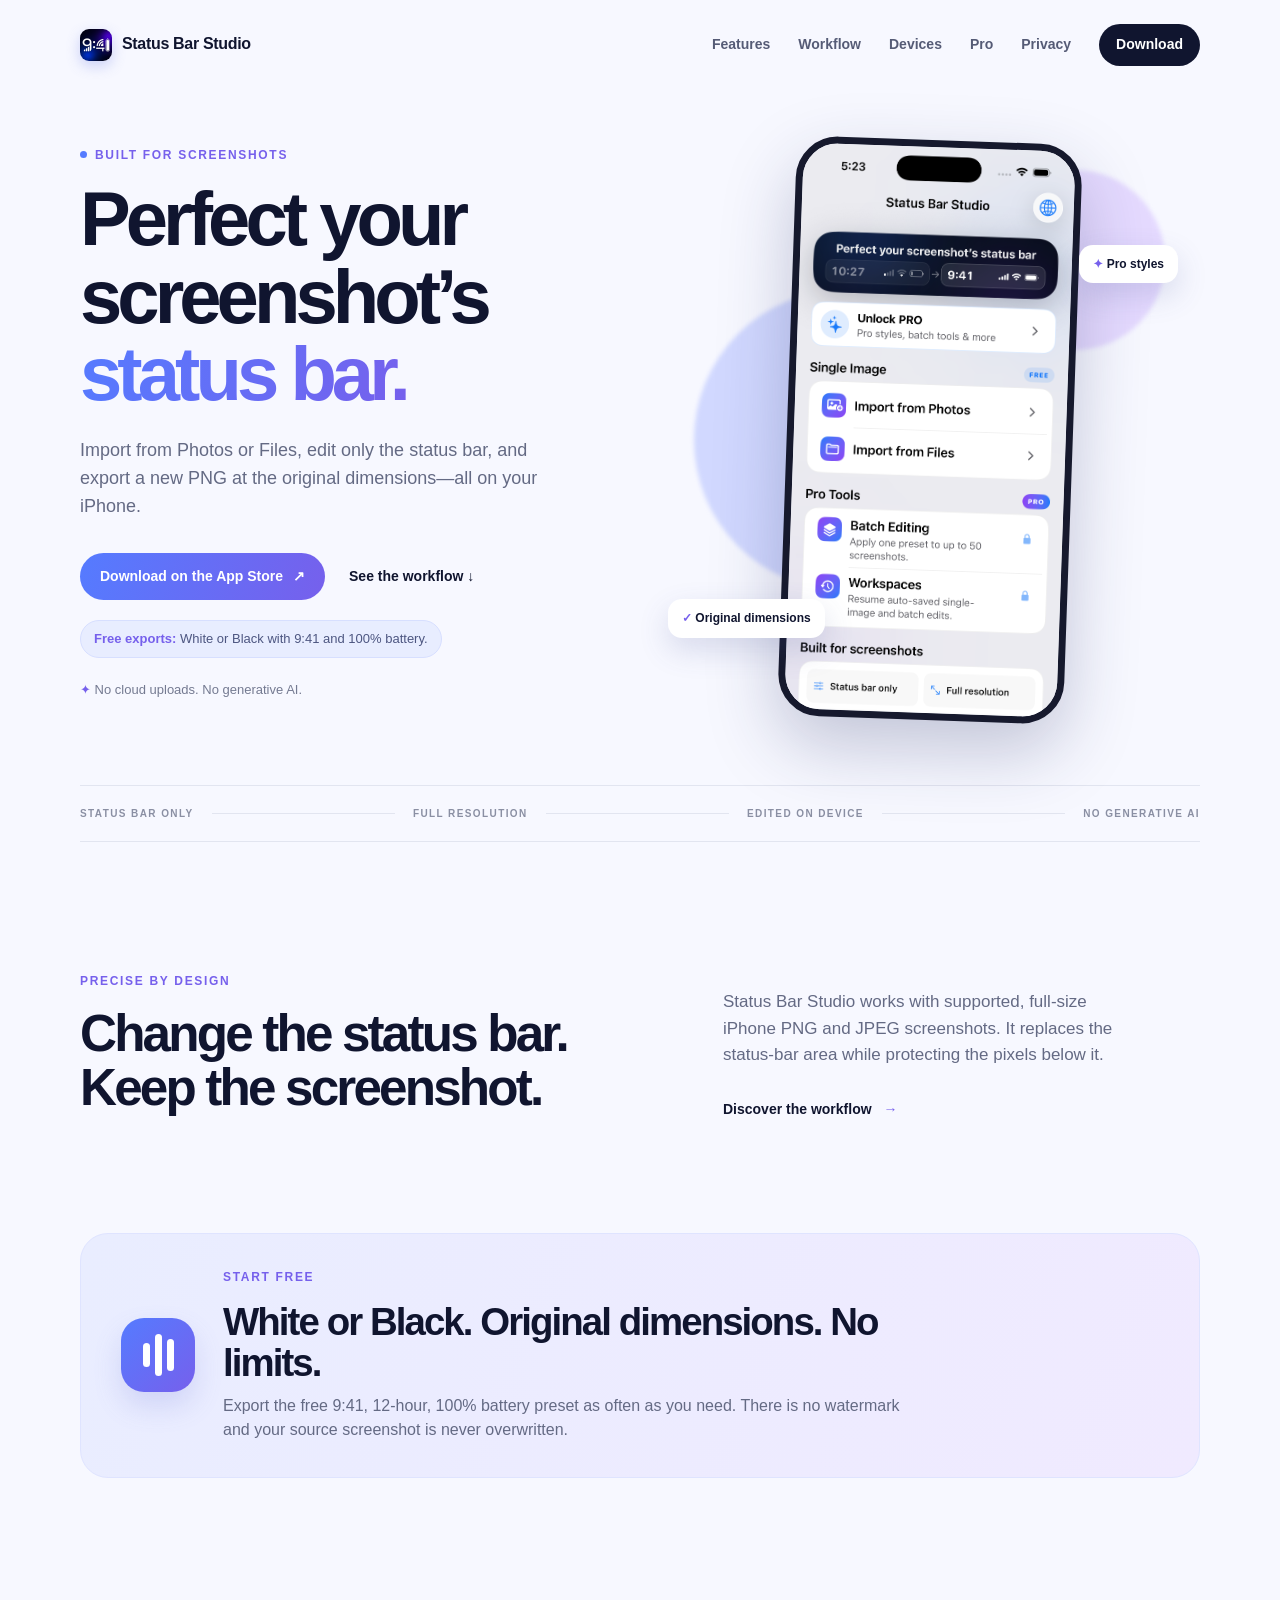
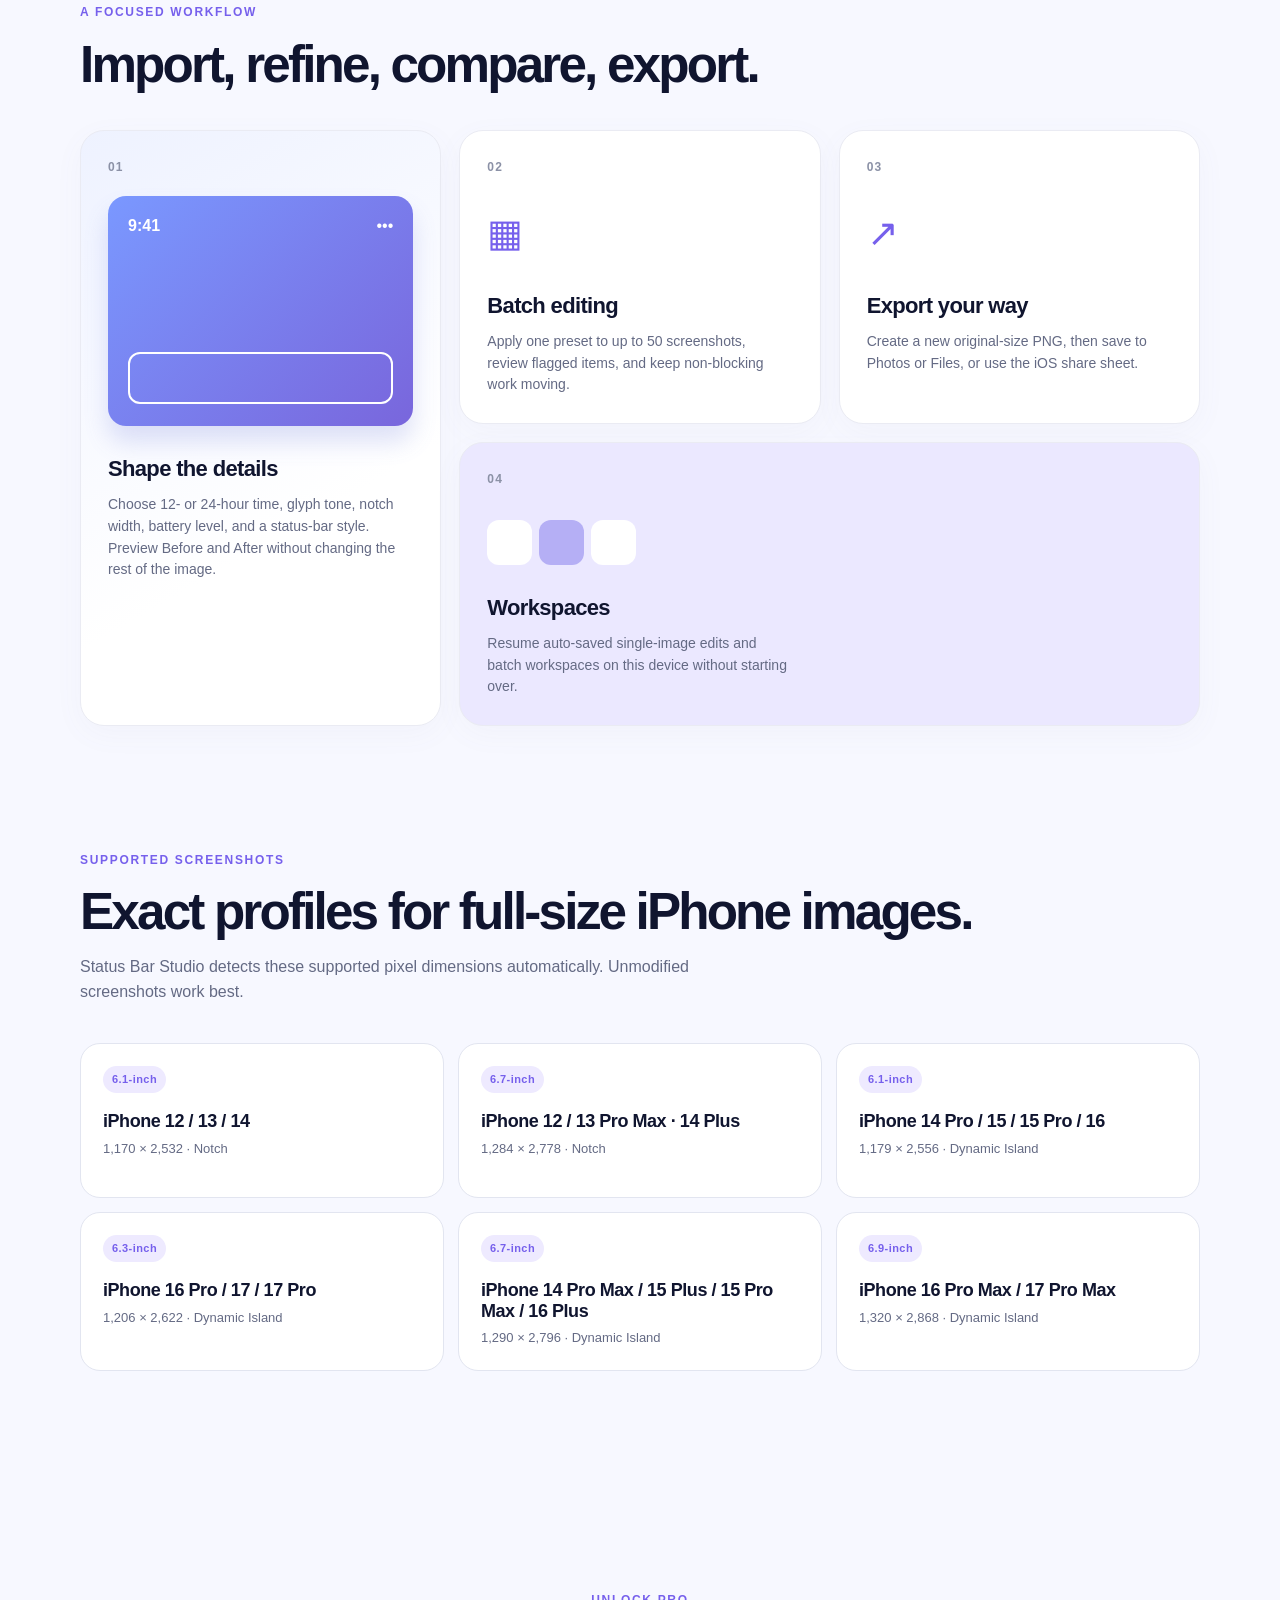
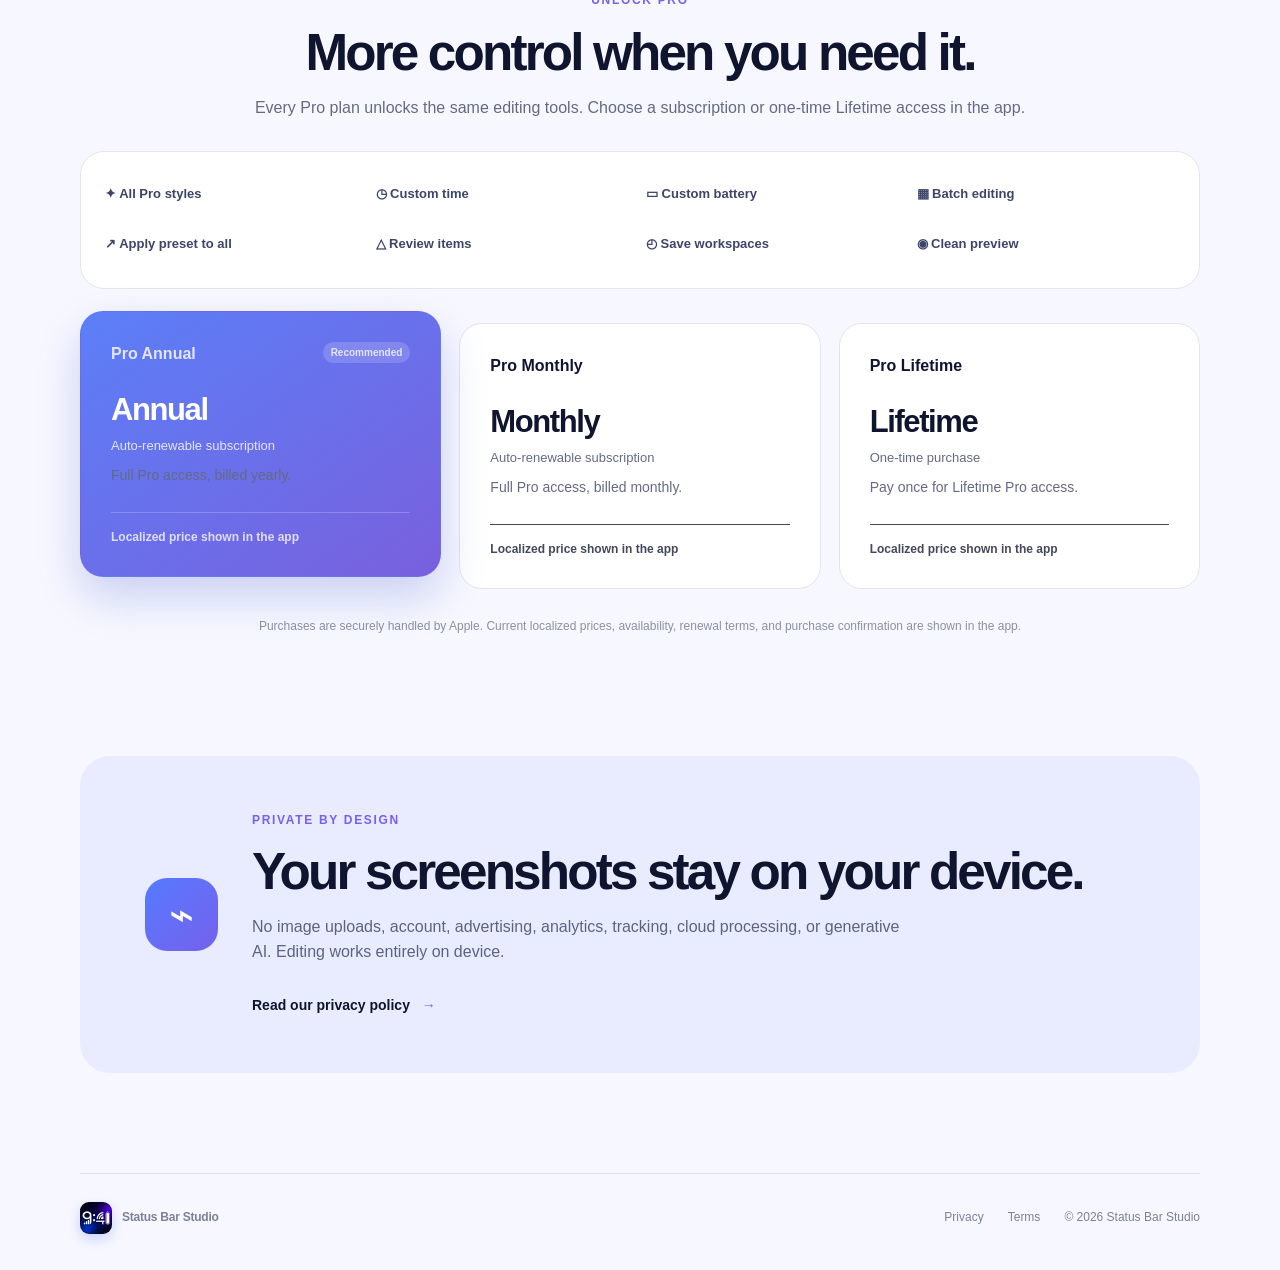
==== commit 35a0d6a5: "Add App Store download links" ====
--- a/index.html
+++ b/index.html
@@ -30,7 +30,7 @@
         <a href="#devices">Devices</a>
         <a href="#plans">Pro</a>
         <a href="privacy/">Privacy</a>
-        <a class="nav-cta" href="#plans">Explore Pro</a>
+        <a class="nav-cta" href="https://apps.apple.com/app/id6801398367" aria-label="Download Status Bar Studio on the App Store">Download</a>
       </nav>
     </header>
 
@@ -41,8 +41,8 @@
           <h1 id="hero-title">Perfect your screenshot’s <em>status bar.</em></h1>
           <p class="hero-lede">Import from Photos or Files, edit only the status bar, and export a new PNG at the original dimensions—all on your iPhone.</p>
           <div class="hero-actions">
-            <a class="button button-primary" href="#workflow">See the workflow <span aria-hidden="true">↓</span></a>
-            <a class="text-link" href="#plans">Explore Pro <span aria-hidden="true">→</span></a>
+            <a class="button button-primary" href="https://apps.apple.com/app/id6801398367" aria-label="Download Status Bar Studio on the App Store">Download on the App Store <span aria-hidden="true">↗</span></a>
+            <a class="text-link" href="#workflow">See the workflow <span aria-hidden="true">↓</span></a>
           </div>
           <p class="hero-free"><strong>Free exports:</strong> White or Black with 9:41 and 100% battery.</p>
           <p class="hero-note"><span aria-hidden="true">✦</span> No cloud uploads. No generative AI.</p>
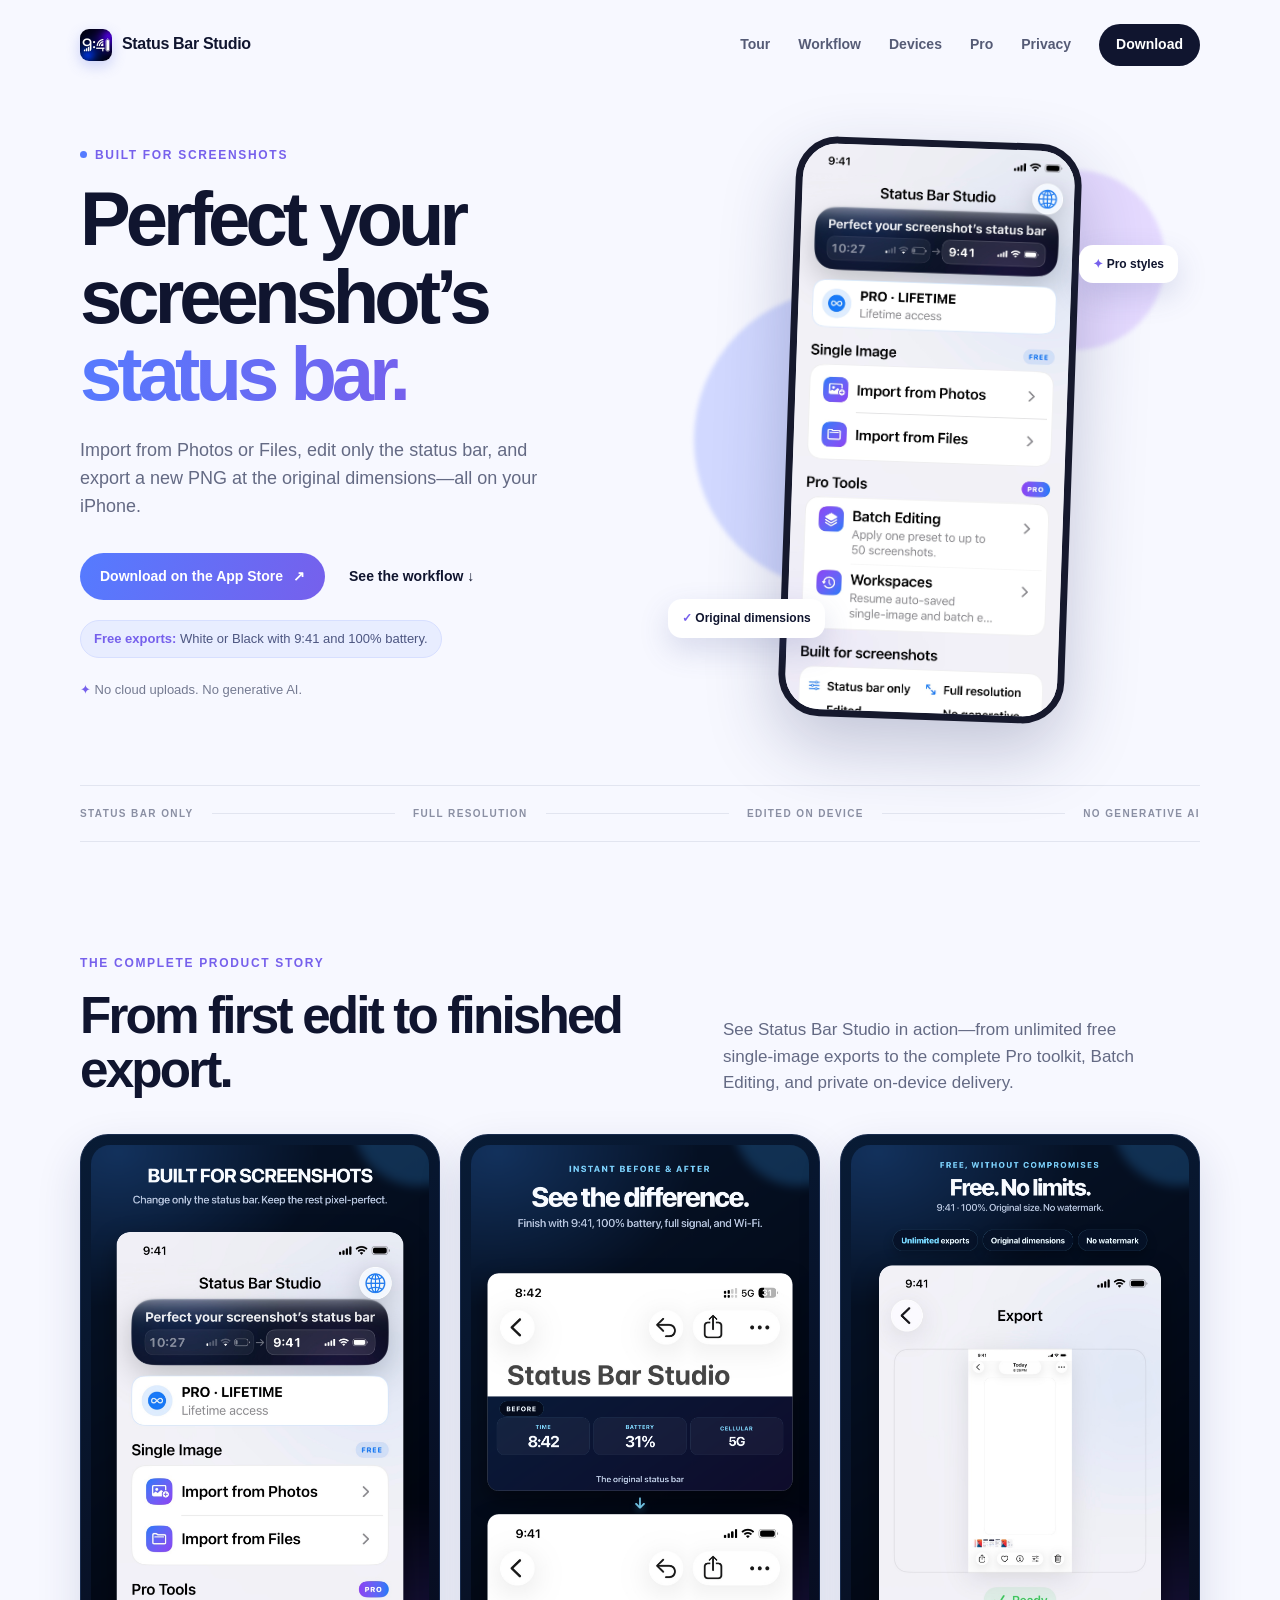
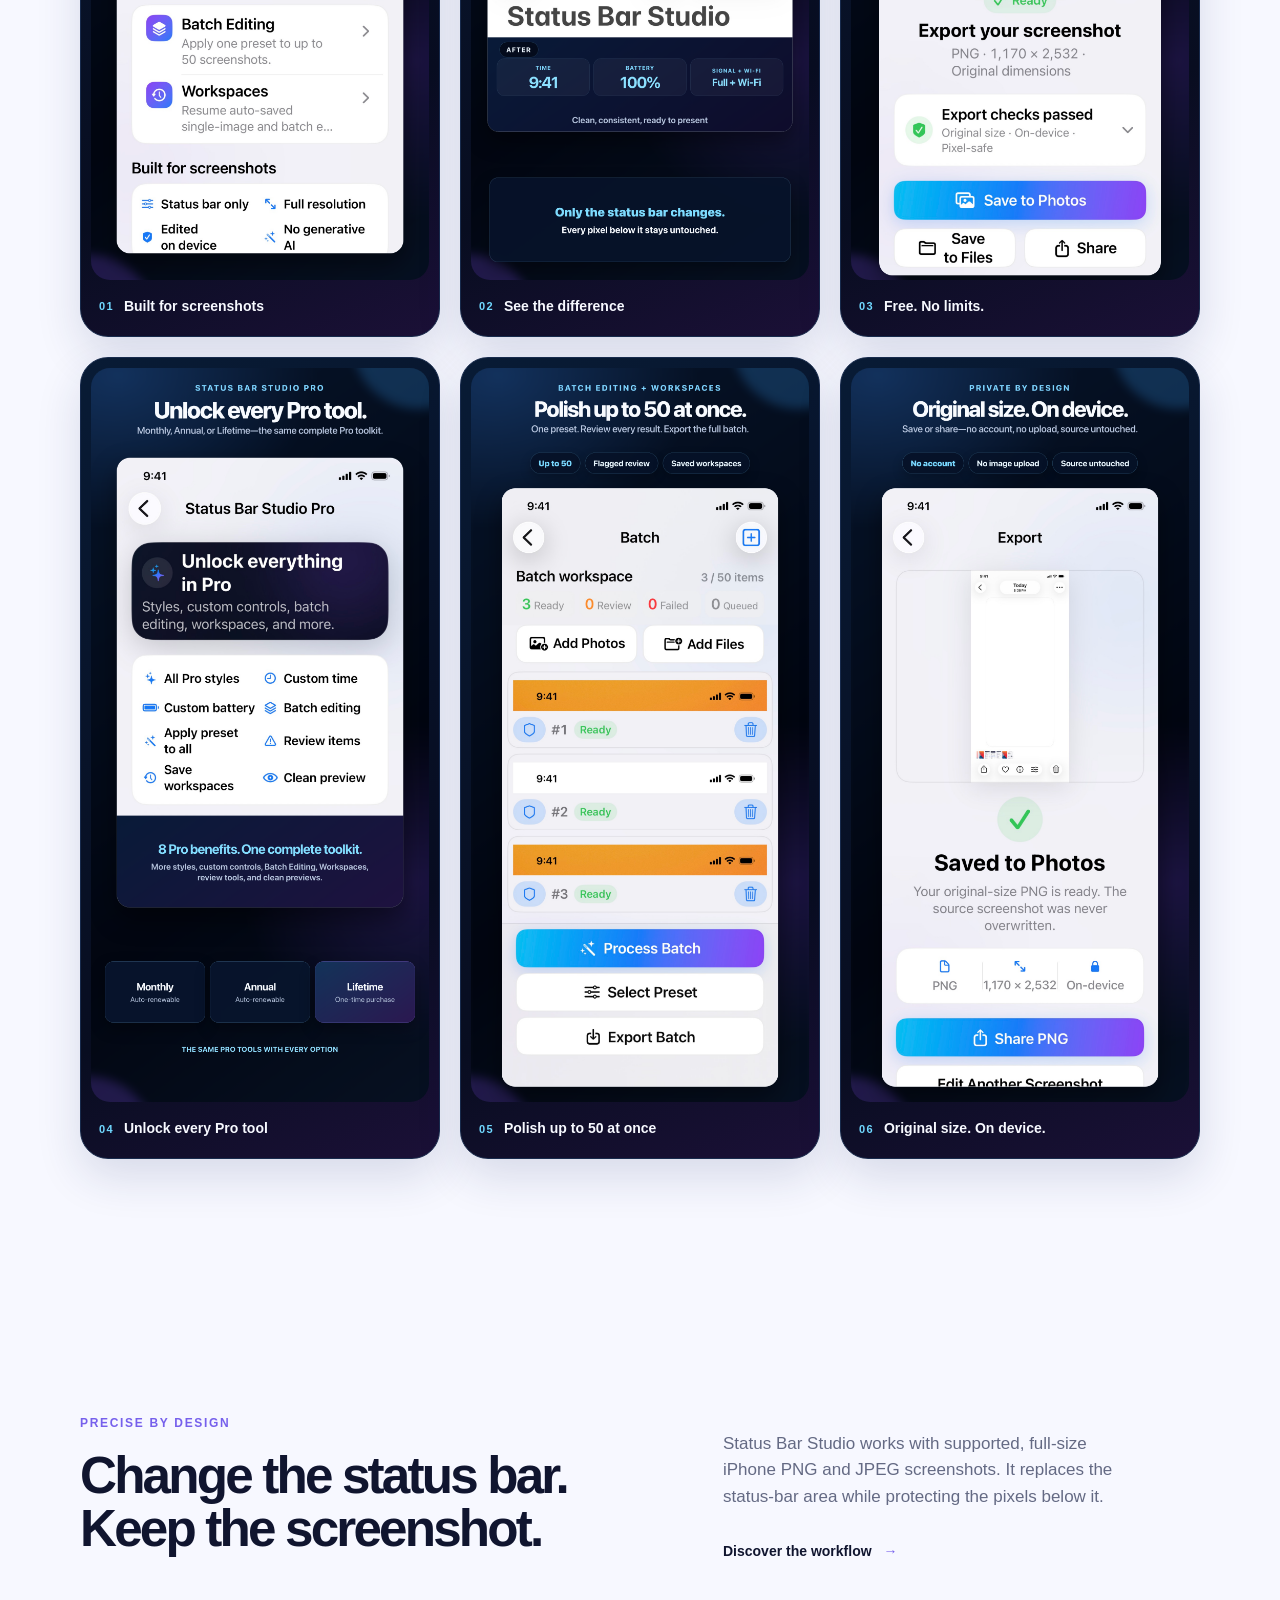
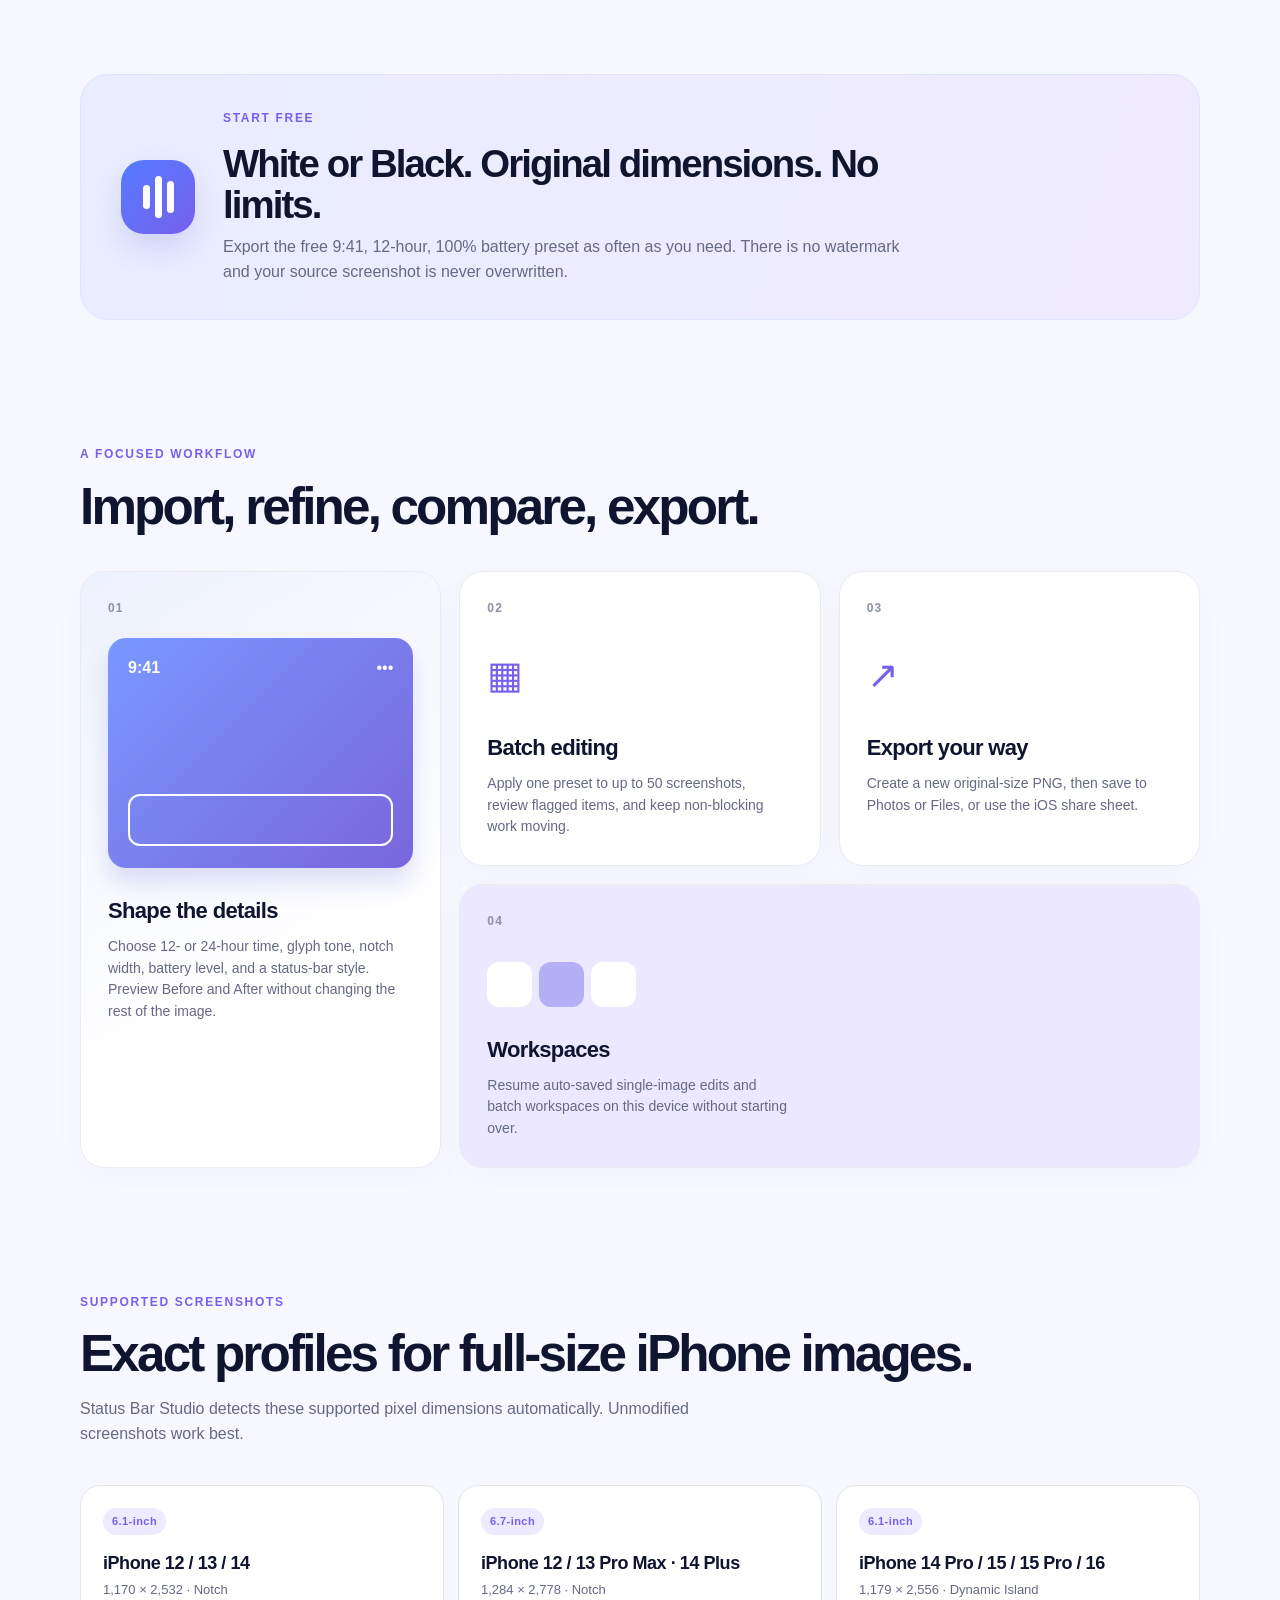
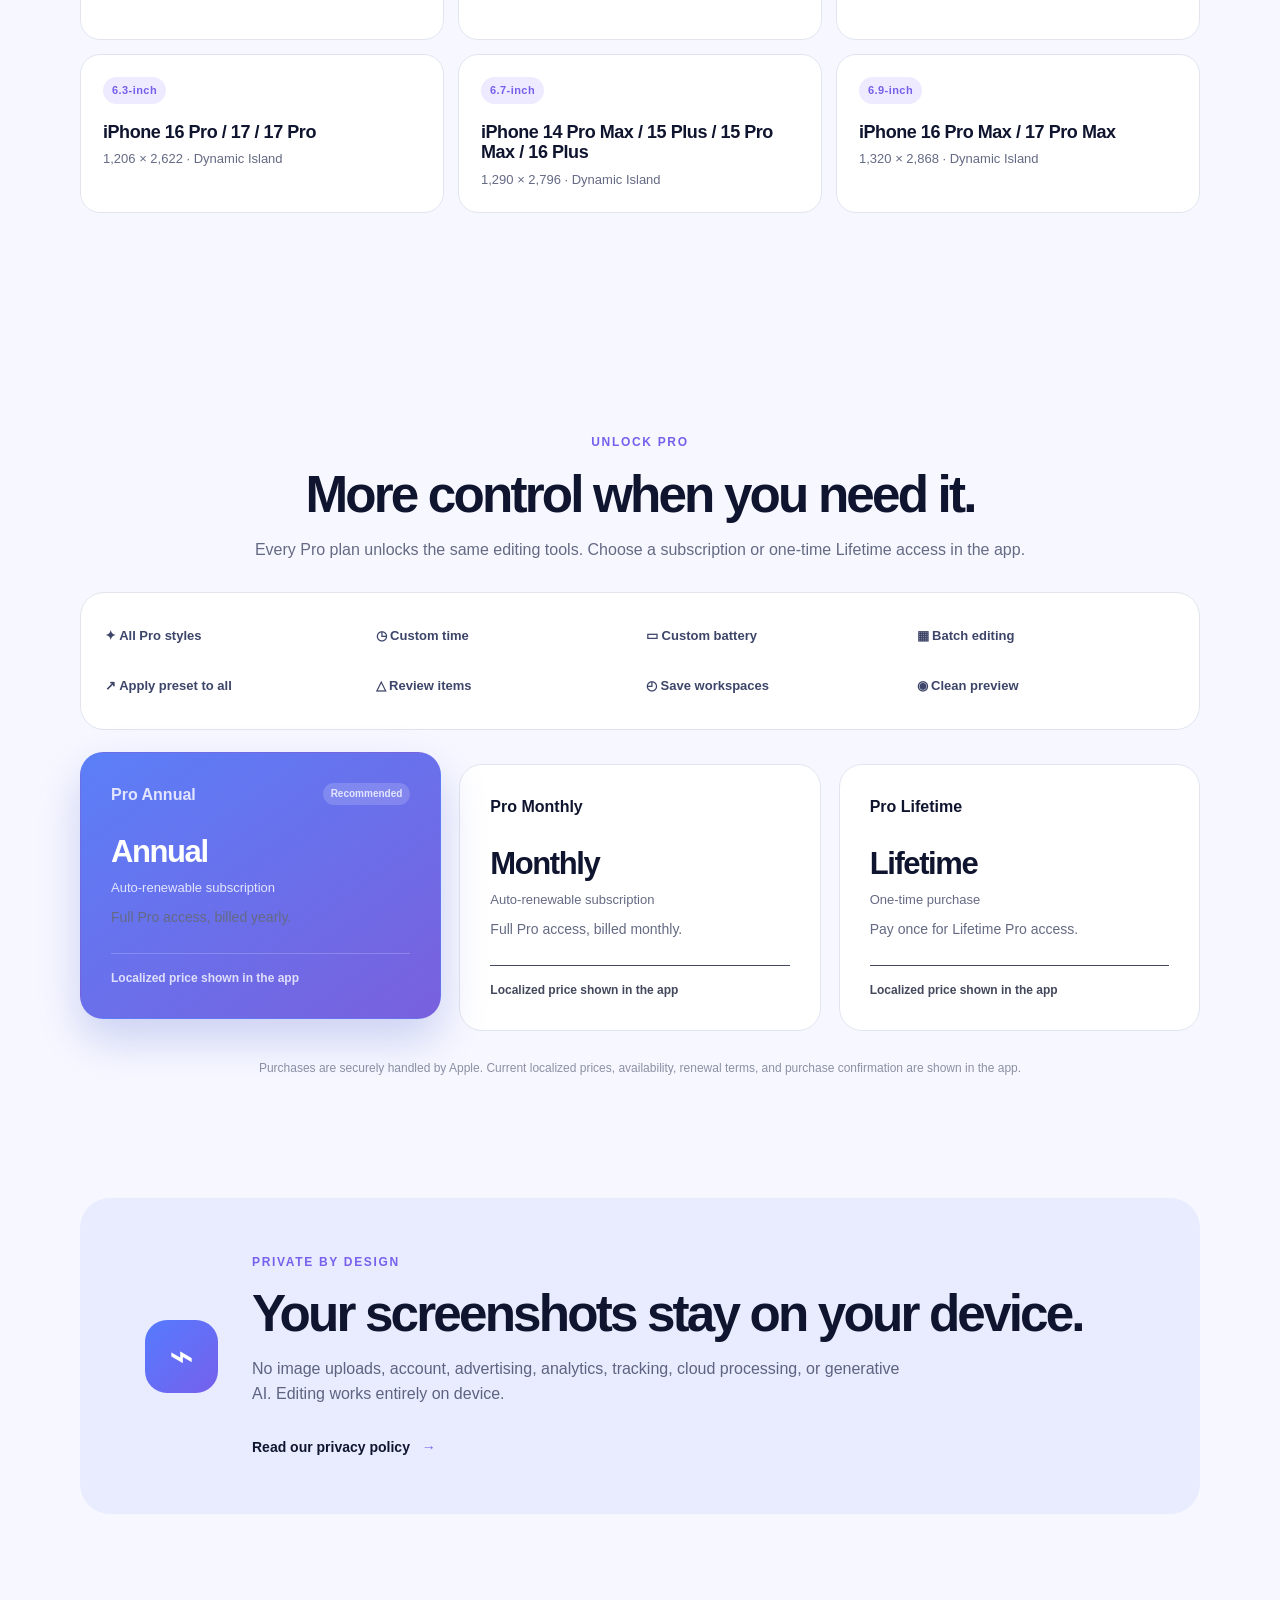
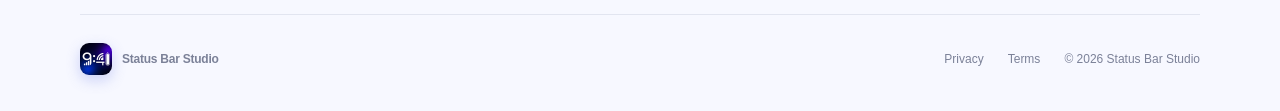
==== commit 893f30c2: "Add App Store marketing product tour" ====
--- a/index.html
+++ b/index.html
@@ -9,7 +9,7 @@
     <meta property="og:title" content="Status Bar Studio — Perfect your screenshot’s status bar">
     <meta property="og:description" content="Edit only the status bar, keep original dimensions, and process every screenshot on device.">
     <meta property="og:url" content="https://peterjiajunzhang.github.io/StatusBarStudioCom/">
-    <meta property="og:image" content="https://peterjiajunzhang.github.io/StatusBarStudioCom/assets/app-icon.png">
+    <meta property="og:image" content="https://peterjiajunzhang.github.io/StatusBarStudioCom/assets/marketing/slide-1.png">
     <link rel="canonical" href="https://peterjiajunzhang.github.io/StatusBarStudioCom/">
     <link rel="icon" href="assets/app-icon.png">
     <title>Status Bar Studio — Perfect your screenshot’s status bar</title>
@@ -25,7 +25,7 @@
       </a>
       <button class="menu-toggle" type="button" aria-expanded="false" aria-controls="site-nav">Menu</button>
       <nav id="site-nav" class="site-nav" aria-label="Main navigation">
-        <a href="#features">Features</a>
+        <a href="#tour">Tour</a>
         <a href="#workflow">Workflow</a>
         <a href="#devices">Devices</a>
         <a href="#plans">Pro</a>
@@ -51,7 +51,7 @@
           <div class="glow glow-one"></div>
           <div class="glow glow-two"></div>
           <div class="screenshot-shell">
-            <img src="assets/app-home.png" alt="Status Bar Studio home screen showing the status-bar comparison, Single Image imports, Batch Editing, and Workspaces">
+            <img src="assets/app-home.jpeg" width="1170" height="2532" alt="Status Bar Studio home screen showing the status-bar comparison, Single Image imports, Batch Editing, and Workspaces">
           </div>
           <div class="floating-chip chip-top">✦ <span>Pro styles</span></div>
           <div class="floating-chip chip-bottom">✓ <span>Original dimensions</span></div>
@@ -60,6 +60,42 @@
 
       <section class="trust-strip section-shell" aria-label="Product highlights">
         <span>STATUS BAR ONLY</span><span class="strip-line"></span><span>FULL RESOLUTION</span><span class="strip-line"></span><span>EDITED ON DEVICE</span><span class="strip-line"></span><span>NO GENERATIVE AI</span>
+      </section>
+
+      <section id="tour" class="campaign-section section-shell" aria-labelledby="tour-title">
+        <div class="section-heading campaign-heading">
+          <div>
+            <p class="eyebrow">The complete product story</p>
+            <h2 id="tour-title">From first edit to finished export.</h2>
+          </div>
+          <p>See Status Bar Studio in action—from unlimited free single-image exports to the complete Pro toolkit, Batch Editing, and private on-device delivery.</p>
+        </div>
+        <div class="campaign-gallery" aria-label="Status Bar Studio App Store product tour">
+          <figure class="campaign-slide">
+            <img src="assets/marketing/slide-1.png" width="1320" height="2868" loading="lazy" decoding="async" alt="Status Bar Studio home screen with its before-and-after status bar preview and import choices">
+            <figcaption><span>01</span><strong>Built for screenshots</strong></figcaption>
+          </figure>
+          <figure class="campaign-slide">
+            <img src="assets/marketing/slide-2.png" width="1320" height="2868" loading="lazy" decoding="async" alt="Before and after comparison changing 8:42, 31 percent, and 5G to 9:41, 100 percent, full signal, and Wi-Fi">
+            <figcaption><span>02</span><strong>See the difference</strong></figcaption>
+          </figure>
+          <figure class="campaign-slide">
+            <img src="assets/marketing/slide-3.png" width="1320" height="2868" loading="lazy" decoding="async" alt="Free export screen showing unlimited original-dimension PNG export without a watermark">
+            <figcaption><span>03</span><strong>Free. No limits.</strong></figcaption>
+          </figure>
+          <figure class="campaign-slide">
+            <img src="assets/marketing/slide-4.png" width="1320" height="2868" loading="lazy" decoding="async" alt="Status Bar Studio Pro screen showing eight Pro benefits and Monthly, Annual, and Lifetime purchase options">
+            <figcaption><span>04</span><strong>Unlock every Pro tool</strong></figcaption>
+          </figure>
+          <figure class="campaign-slide">
+            <img src="assets/marketing/slide-5.png" width="1320" height="2868" loading="lazy" decoding="async" alt="Batch workspace with three ready screenshots and controls to process, select a preset, and export the batch">
+            <figcaption><span>05</span><strong>Polish up to 50 at once</strong></figcaption>
+          </figure>
+          <figure class="campaign-slide">
+            <img src="assets/marketing/slide-6.png" width="1320" height="2868" loading="lazy" decoding="async" alt="Saved to Photos completion screen confirming PNG format, original dimensions, and on-device processing">
+            <figcaption><span>06</span><strong>Original size. On device.</strong></figcaption>
+          </figure>
+        </div>
       </section>
 
       <section id="features" class="intro section-shell" aria-labelledby="intro-title">
--- a/styles.css
+++ b/styles.css
@@ -3,7 +3,9 @@
 .site-header .brand-icon,.site-footer .brand-icon{width:32px;height:32px;object-fit:cover;border-radius:9px;box-shadow:0 5px 14px #6877e64d}
 .skip-link{position:fixed;left:16px;top:-80px;z-index:100;padding:10px 14px;border-radius:10px;color:#fff;background:var(--ink);font-weight:750}.skip-link:focus{top:16px}.site-nav a[aria-current=page]{color:var(--purple)}
 .hero-screenshot{height:600px;display:grid;place-items:center;isolation:isolate}.hero-screenshot .glow{z-index:-1}.hero-screenshot .glow-one{left:34px;top:160px}.hero-screenshot .glow-two{right:35px;top:40px}.screenshot-shell{position:relative;z-index:1;width:286px;height:580px;overflow:hidden;border:7px solid #16192d;border-radius:42px;background:#eef0f8;box-shadow:0 28px 70px rgba(35,43,97,.25);transform:rotate(2deg)}.screenshot-shell img{display:block;width:100%;height:100%;object-fit:cover;object-position:top}.hero-screenshot .chip-top{right:22px;top:115px}.hero-screenshot .chip-bottom{left:8px;bottom:92px}
+.campaign-section{padding:112px 0 125px}.campaign-heading{display:grid;grid-template-columns:1.1fr .9fr;align-items:end;gap:60px}.campaign-heading h2{font-size:clamp(34px,4vw,52px);letter-spacing:-.055em;line-height:1.05;margin:0}.campaign-heading>p{max-width:440px;margin:0;color:var(--muted);font-size:17px}.campaign-gallery{display:grid;grid-template-columns:repeat(3,1fr);gap:20px}.campaign-slide{min-width:0;margin:0;padding:10px 10px 0;border:1px solid #182b4d;border-radius:28px;background:linear-gradient(155deg,#081b35,#080d20 72%,#1b1037);box-shadow:0 18px 45px rgba(31,42,97,.14);overflow:hidden}.campaign-slide img{display:block;width:100%;height:auto;aspect-ratio:1320/2868;object-fit:cover;border-radius:19px}.campaign-slide figcaption{display:flex;align-items:center;gap:10px;min-height:56px;padding:8px 8px 10px;color:#f7f9ff;font-size:14px}.campaign-slide figcaption span{color:#70d8ff;font-size:11px;font-weight:800;letter-spacing:.12em}.campaign-slide figcaption strong{font-weight:750}
 .pro-benefits{display:grid;grid-template-columns:repeat(4,1fr);gap:12px;margin:-10px 0 34px;padding:24px;border:1px solid var(--line);border-radius:24px;background:#fff}.pro-benefits span{display:flex;align-items:center;min-height:38px;color:#3d4569;font-size:13px;font-weight:700}.pro-benefits span::first-letter{color:var(--blue)}.plan-access{display:block;padding-top:15px;border-top:1px solid currentColor;color:inherit;font-size:12px;font-weight:700;opacity:.78}.plan-card h3{font-size:31px;letter-spacing:-.045em}.plan-card h3 span{line-height:1.35}.plan-card-featured .plan-access{border-color:#ffffff42}.plan-card-featured .popular{white-space:nowrap}.legal-content p{max-width:70ch}.legal-content a{text-decoration:underline;text-underline-offset:3px}
-@media(max-width:760px){.hero-screenshot{height:540px;margin-top:25px;transform:none}.screenshot-shell{width:252px;height:520px;border-width:6px;border-radius:36px}.hero-screenshot .chip-top{right:0;top:80px}.hero-screenshot .chip-bottom{left:0;bottom:55px}.trust-strip{flex-wrap:wrap;justify-content:center;column-gap:18px;row-gap:8px}.pro-benefits{grid-template-columns:1fr 1fr;padding:18px}.plan-card h3{font-size:29px}}
+@media(max-width:900px){.campaign-gallery{grid-template-columns:repeat(2,1fr)}}
+@media(max-width:760px){.hero-screenshot{height:540px;margin-top:25px;transform:none}.screenshot-shell{width:252px;height:520px;border-width:6px;border-radius:36px}.hero-screenshot .chip-top{right:0;top:80px}.hero-screenshot .chip-bottom{left:0;bottom:55px}.trust-strip{flex-wrap:wrap;justify-content:center;column-gap:18px;row-gap:8px}.campaign-section{padding:88px 0 94px}.campaign-heading{display:block}.campaign-heading>p{margin-top:22px}.campaign-gallery{grid-template-columns:none;grid-auto-flow:column;grid-auto-columns:min(82vw,320px);gap:14px;overflow-x:auto;scroll-snap-type:x mandatory;overscroll-behavior-inline:contain;padding:0 2px 16px;scrollbar-width:thin}.campaign-slide{scroll-snap-align:start}.pro-benefits{grid-template-columns:1fr 1fr;padding:18px}.plan-card h3{font-size:29px}}
 @media(max-width:390px){.hero h1{font-size:46px}.hero-actions{align-items:flex-start;flex-direction:column;gap:16px}.pro-benefits{grid-template-columns:1fr}.screenshot-shell{width:238px;height:495px}.hero-screenshot .glow-one{width:240px;height:240px;left:16px}}
 @media(prefers-reduced-motion:reduce){html{scroll-behavior:auto}.button{transition:none}.button:hover{transform:none}.screenshot-shell{transform:none}}
